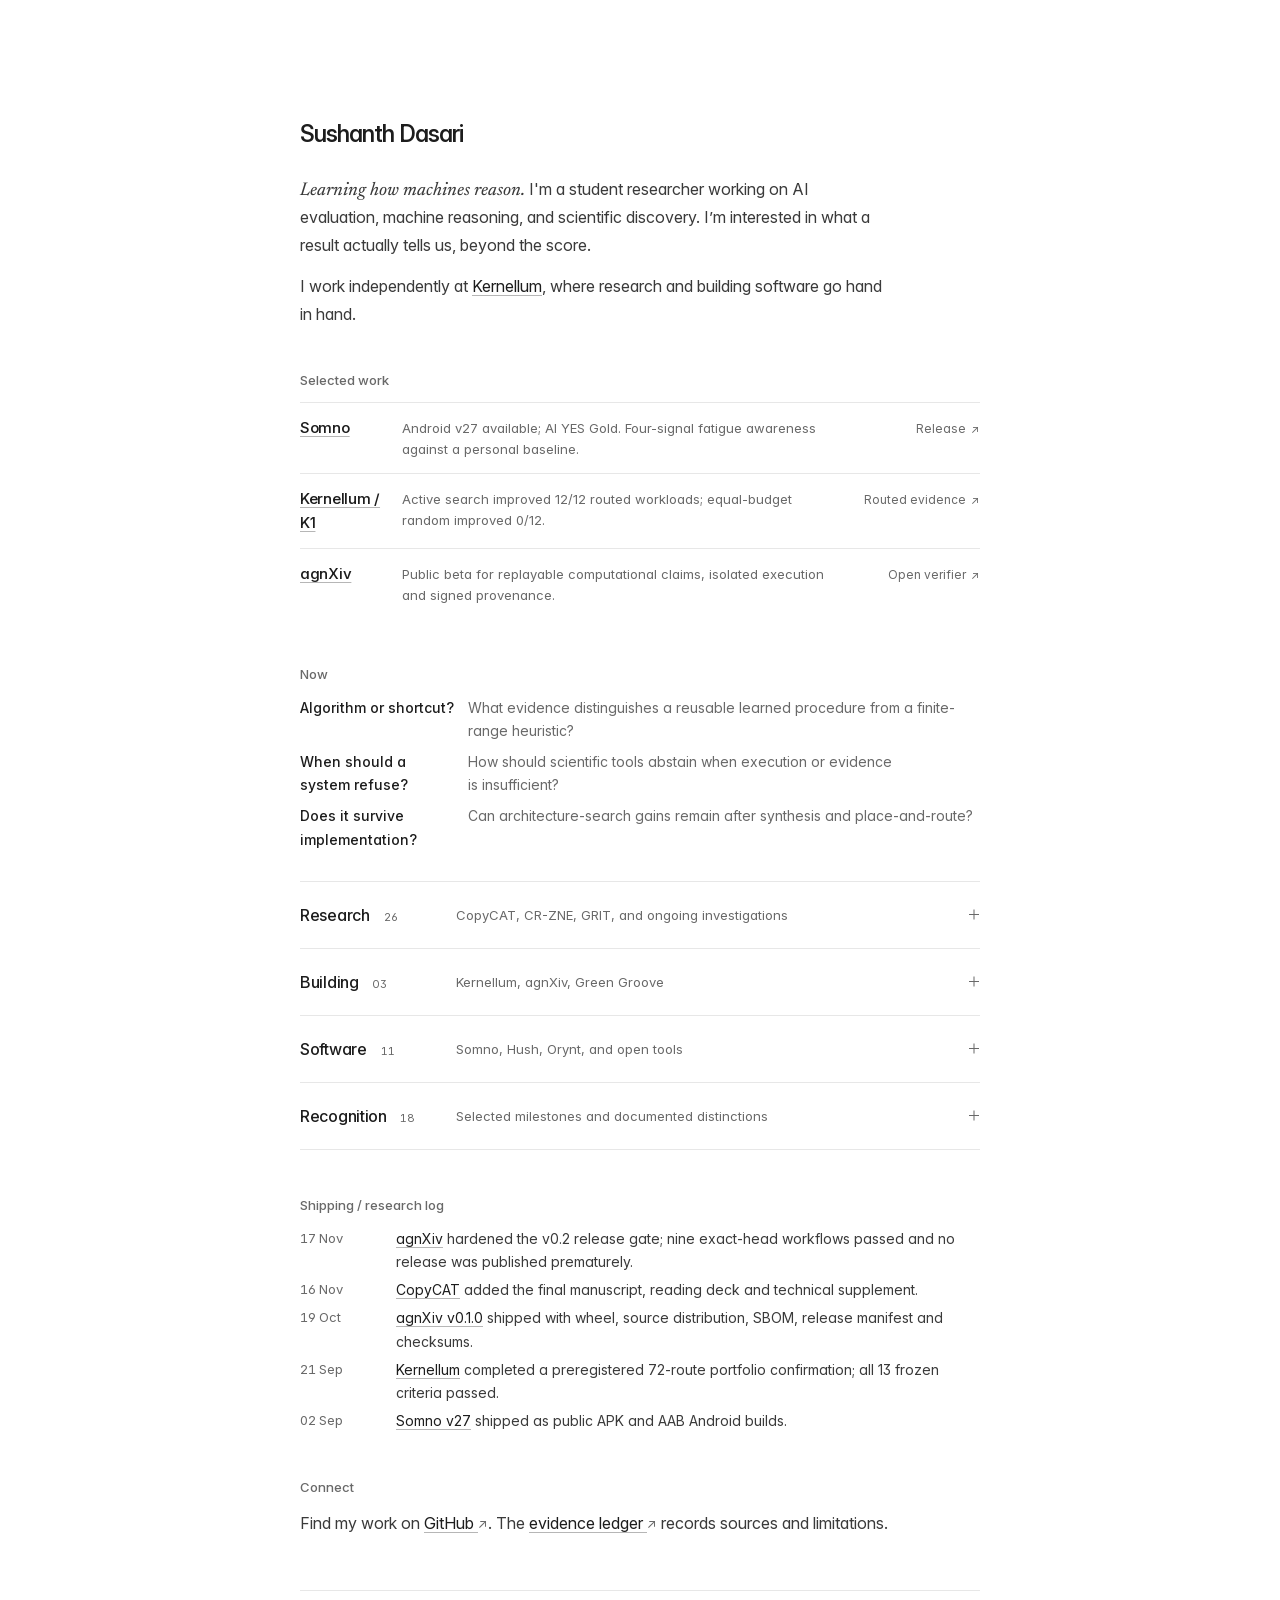
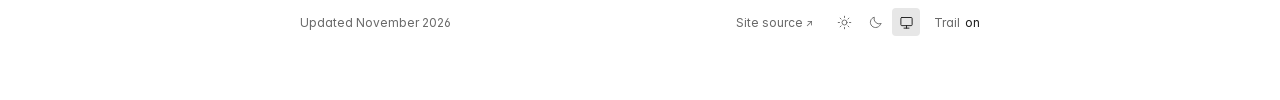
==== index.html @ 9c7c1e83 "Deepen research evidence and correct quantitative and attribution details" ====
<!doctype html>
<html lang="en"><head>
<meta charset="utf-8">
<meta name="viewport" content="width=device-width, initial-scale=1">
<meta name="description" content="Independent research in machine reasoning, scientific discovery and computational reliability, alongside software.">
<meta name="theme-color" content="#ffffff">
<meta property="og:type" content="profile">
<meta property="og:title" content="Sushanth Dasari">
<meta property="og:description" content="Independent research in machine reasoning, scientific discovery and computational reliability, alongside software.">
<meta property="og:url" content="https://sushxnthd.github.io/portfolio/">
<meta name="twitter:card" content="summary">
<link rel="canonical" href="https://sushxnthd.github.io/portfolio/">
<link rel="icon" type="image/svg+xml" href="favicon.svg">
<link rel="preload" href="assets/inter.woff2" as="font" type="font/woff2" crossorigin>
<script src="theme.js?v=quiet-3"></script>
<link rel="stylesheet" href="styles.css?v=haa-2">
<title>Sushanth Dasari</title>
<script type="application/ld+json">{"@context":"https://schema.org","@type":"ProfilePage","mainEntity":{"@type":"Person","name":"Sushanth Dasari","url":"https://sushxnthd.github.io/portfolio/","sameAs":["https://github.com/sushxnthd"]}}</script>
</head>
<body>
<a class="skip" href="#main">Skip to content</a>
<main class="site home" id="main">
  <header id="intro" class="intro">
    <h1>Sushanth Dasari</h1>
    <p><em>Learning how machines reason.</em> I'm a student researcher working on AI evaluation, machine reasoning, and scientific discovery. I’m interested in what a result actually tells us, beyond the score.</p>
    <p>I work independently at <a href="#kernellum">Kernellum</a>, where research and building software go hand in hand.</p>
  </header>
  <section class="featured-work" aria-labelledby="featured-heading">
    <h2 id="featured-heading">Selected work</h2>
    <ul class="featured-list">
      <li><div class="featured-description"><h3><a href="work/somno/">Somno</a></h3><p>Android v27 available; AI YES Gold. Four-signal fatigue awareness against a personal baseline.</p></div><a class="featured-link" href="https://github.com/sushxnthd/somno/releases/tag/v27">Release <span aria-hidden="true">↗</span></a></li>
      <li><div class="featured-description"><h3><a href="work/kernellum-k1/">Kernellum / K1</a></h3><p>Active search improved 12/12 routed workloads; equal-budget random improved 0/12.</p></div><a class="featured-link" href="https://github.com/sushxnthd/kernellum/blob/main/docs/K1_CLOSED_LOOP_REPORT.md">Routed evidence <span aria-hidden="true">↗</span></a></li>
      <li><div class="featured-description"><h3><a href="work/agnxiv/">agnXiv</a></h3><p>Public beta for replayable computational claims, isolated execution and signed provenance.</p></div><a class="featured-link" href="https://sushxnthd.github.io/agnXiv/verify.html">Open verifier <span aria-hidden="true">↗</span></a></li>
    </ul>
  </section>
  <section class="home-section" id="now" aria-labelledby="now-heading">
    <h2 id="now-heading">Now</h2>
    <ul class="question-list">
      <li><a href="#noesis">Algorithm or shortcut?</a><span>What evidence distinguishes a reusable learned procedure from a finite-range heuristic?</span></li>
      <li><a href="work/agnxiv/">When should a system refuse?</a><span>How should scientific tools abstain when execution or evidence is insufficient?</span></li>
      <li><a href="work/kernellum-k1/">Does it survive implementation?</a><span>Can architecture-search gains remain after synthesis and place-and-route?</span></li>
    </ul>
  </section>
  <section class="work-index" aria-label="Full archive">
<details class="work-section" id="research">
<summary class="work-summary"><span class="work-summary-title"><span class="work-name">Research</span><span class="work-count">26</span></span><span class="work-preview">CopyCAT, CR-ZNE, GRIT, and ongoing investigations</span><span class="work-indicator" aria-hidden="true"></span></summary>
<div class="work-content"><p>Papers, experiments and open questions. Acceptance, submission and experimental results are described according to the available evidence.</p>
<section class="archive-group" id="papers" aria-labelledby="papers-heading"><h2 class="archive-group-title" id="papers-heading">Papers & manuscripts</h2><div class="records"><article class="record" id="trace-corpus" aria-labelledby="trace-corpus-title"><div class="record-heading"><h3 id="trace-corpus-title"><a class="record-permalink" href="#trace-corpus" title="Direct link to Trace Corpus">The Trace Corpus is Mostly Redundant: Measuring, Compressing, and Exploiting Agent-Execution Data at Scale</a></h3><span class="record-status">IEEE BigData · Accepted regular paper, 2026</span></div><p>Studies redundancy in large-scale agent-execution trajectories, with an emphasis on what repeated steps contribute to evaluation.</p><p class="record-note"><strong>25,031 trajectories · 654,021 steps</strong> — Author-reported acceptance; public manuscript pending.</p><div class="record-links"><a href="https://github.com/sushxnthd/portfolio/blob/main/EVIDENCE.md#publication-status">Evidence ledger <span aria-hidden="true">↗</span></a></div></article>
<article class="record" id="grit" aria-labelledby="grit-title"><div class="record-heading"><h3 id="grit-title"><a class="record-permalink" href="#grit" title="Direct link to GRIT">When Agent Rankings Depend on Tool Granularity: Exact Audits and Refinement-Invariant Evaluation</a></h3><span class="record-status">IEEE ICA · Accepted paper, 2026</span></div><p>Examines how tool granularity can alter agent rankings and develops exact certificates for ranking robustness.</p><p class="record-note"><strong>Evaluation under refinement</strong> — Author-reported acceptance; public manuscript pending.</p><div class="record-links"><a href="https://github.com/sushxnthd/portfolio/blob/main/EVIDENCE.md#publication-status">Evidence ledger <span aria-hidden="true">↗</span></a></div></article>
<article class="record" id="copycat" aria-labelledby="copycat-title"><div class="record-heading"><h3 id="copycat-title"><a class="record-permalink" href="#copycat" title="Direct link to CopyCAT">CopyCAT: Exact Winner Certificates When One Fact Counts Twice</a></h3><span class="record-status">Manuscript &amp; reproducibility · 2026</span></div><p>Exact winner certificates for bounded duplication of existing benchmark items. Tests ranking sensitivity without changing model outputs.</p><p class="record-note"><strong>588 aligned questions · 10 configurations</strong> — Pinned MMLU-ProX-Lite archive; not a claim about every benchmark.</p><div class="record-links"><a href="work/copycat/">Case study <span aria-hidden="true">→</span></a><a href="https://github.com/sushxnthd/copyCAT/blob/main/paper/CopyCAT%20Research%20Manuscript%20Final.pdf">Paper PDF <span aria-hidden="true">↗</span></a><a href="https://github.com/sushxnthd/copyCAT/blob/main/paper/CopyCAT%20Additional%20Material.pdf">Supplement PDF <span aria-hidden="true">↗</span></a><a href="https://github.com/sushxnthd/copyCAT">Manuscript &amp; code <span aria-hidden="true">↗</span></a><a href="https://github.com/sushxnthd/copyCAT/actions/runs/43876320841">Reproduction workflow <span aria-hidden="true">↗</span></a></div><details class="record-figure"><summary>View concept diagram</summary><figure class="figure copy-figure">
<div class="figure-top"><span>FIG 01 / EVALUATION</span><span>Illustrative example</span></div>
<svg viewBox="0 0 420 245" role="img" aria-labelledby="copy-fig-title copy-fig-desc" xmlns="http://www.w3.org/2000/svg"><title id="copy-fig-title">Bounded duplication of benchmark roots</title><desc id="copy-fig-desc">Five original roots become six evaluated items when root three is copied. Model outputs remain fixed; both models share the copy schedule.</desc>
<defs><pattern id="hatch" width="5" height="5" patternUnits="userSpaceOnUse"><path d="M0 5 5 0" stroke="#8fa397" stroke-width="1"/></pattern></defs>
<g fill="#59615a" font-size="10" font-family="monospace"><text x="24" y="26">ORIGINAL ROOTS</text><text x="24" y="134">AFTER ONE COPY</text><text x="24" y="229">SAME SCHEDULE FOR ALL MODELS</text></g>
<g font-family="monospace" font-size="13" text-anchor="middle" fill="#253e32"><rect x="24" y="42" width="50" height="43" rx="2" fill="#f6f5ed" stroke="#8e9c8d"/><text x="49" y="68">1</text><rect x="89" y="42" width="50" height="43" rx="2" fill="#f6f5ed" stroke="#8e9c8d"/><text x="114" y="68">2</text><rect x="154" y="42" width="50" height="43" rx="2" fill="#b6c8b6" stroke="#8e9c8d"/><text x="179" y="68">3</text><rect x="219" y="42" width="50" height="43" rx="2" fill="#f6f5ed" stroke="#8e9c8d"/><text x="244" y="68">4</text><rect x="284" y="42" width="50" height="43" rx="2" fill="#f6f5ed" stroke="#8e9c8d"/><text x="309" y="68">5</text>
<rect x="24" y="151" width="47" height="43" rx="2" fill="#f6f5ed" stroke="#8e9c8d"/><text x="47.5" y="177">1</text><rect x="85" y="151" width="47" height="43" rx="2" fill="#f6f5ed" stroke="#8e9c8d"/><text x="108.5" y="177">2</text><rect x="146" y="151" width="47" height="43" rx="2" fill="#b6c8b6" stroke="#8e9c8d"/><text x="169.5" y="177">3</text><rect x="207" y="151" width="47" height="43" rx="2" fill="url(#hatch)" stroke="#8e9c8d"/><text x="230.5" y="177">3</text><rect x="268" y="151" width="47" height="43" rx="2" fill="#f6f5ed" stroke="#8e9c8d"/><text x="291.5" y="177">4</text><rect x="329" y="151" width="47" height="43" rx="2" fill="#f6f5ed" stroke="#8e9c8d"/><text x="352.5" y="177">5</text></g>
<path d="M179 88 V111 H230 V145 M179 111 V145" fill="none" stroke="#48674f" stroke-width="1.5" stroke-dasharray="4 3"/><path d="m225 139 5 7 5-7m-61 0 5 7 5-7" fill="none" stroke="#48674f" stroke-width="1.5"/>
</svg><figcaption>Duplicating an existing root changes its weight, not the underlying outputs. CopyCAT certifies the resulting ranking possibilities.</figcaption></figure></details><div class="research-process"><span class="process-label">Reproduce the result</span><p>The headline certificate can be checked from the pinned released outputs using the Python standard library; no inference or API access is needed.</p><code class="reproduce-command">python code/reproduce_headline.py</code><div class="record-links"><a href="https://github.com/sushxnthd/copyCAT/blob/main/code/reproduce_headline.py">Executable reproduction ↗</a><a href="https://github.com/sushxnthd/copyCAT/blob/main/CODE_PROVENANCE.md">Code provenance ↗</a></div></div></article>
<article class="record" id="scholarqa" aria-labelledby="scholarqa-title"><div class="record-heading"><h3 id="scholarqa-title"><a class="record-permalink" href="#scholarqa" title="Direct link to ScholarQA-CS2">ScholarQA-CS2</a></h3><span class="record-status">Research submission · 2026</span></div><p>Reproduces a published meta-evaluation and identifies uncovered tie-calibration targets. Sensitivity analysis is kept separate from ground truth.</p><p class="record-note"><strong>Reproduction + paper build</strong> — Submission materials are currently private; acceptance not claimed.</p></article>
<article class="record" id="boolean-quantization" aria-labelledby="boolean-quantization-title"><div class="record-heading"><h3 id="boolean-quantization-title"><a class="record-permalink" href="#boolean-quantization" title="Direct link to Certified Boolean Quantization">Certified Boolean Quantization: Seven-Bit Counterexamples and Diffuse Gaussian Limits</a></h3><span class="record-status">QIP submission · 2026</span></div><p>Seven-bit counterexamples to coordinate selection and diffuse Gaussian limits, with finite eight-bit witnesses.</p><p class="record-note">Author-reported submission to Quantum Information Processing; manuscript located, public PDF pending.</p></article>
<article class="record" id="mechanistic-identification" aria-labelledby="mechanistic-identification-title"><div class="record-heading"><h3 id="mechanistic-identification-title"><a class="record-permalink" href="#mechanistic-identification" title="Direct link to Separability Does Not Certify Mechanism">Separability Does Not Certify Mechanism</a></h3><span class="record-status">Manuscript · 2026</span></div><p>Partial identification of neural interventions with sparse surgical calibration.</p><p class="record-note">Manuscript; acceptance not established.</p></article>
<article class="record" id="calibration-cross-operator" aria-labelledby="calibration-cross-operator-title"><div class="record-heading"><h3 id="calibration-cross-operator-title"><a class="record-permalink" href="#calibration-cross-operator" title="Direct link to Calibration Cross-Operator">Calibration Cross-Operator</a></h3><span class="record-status">Independent theory</span></div><p>A spectral, coordinate-free approach to multiclass miscalibration.</p><p class="record-note">Research manuscript; publication not verified.</p></article>
<article class="record" id="calibration-selection" aria-labelledby="calibration-selection-title"><div class="record-heading"><h3 id="calibration-selection-title"><a class="record-permalink" href="#calibration-selection" title="Direct link to Calibration-Induced Selection Ambiguity">Calibration-Induced Selection Ambiguity</a></h3><span class="record-status">Research submission · 2026</span></div><p>Investigates ambiguity induced by model calibration in selection decisions.</p><p class="record-note">Author-reported IBERAMIA submission; acceptance not established.</p></article>
<article class="record" id="forensic-inversion" aria-labelledby="forensic-inversion-title"><div class="record-heading"><h3 id="forensic-inversion-title"><a class="record-permalink" href="#forensic-inversion" title="Direct link to Identifying Estimability and Structural Degeneracy in Forensic Kinematic Inversion via Stochastic Physics Simulation and Calibrated Uncertainty Quantification">Physics-Informed Forensic Kinematic Inversion</a></h3><span class="record-status">Research manuscript</span></div><p>Physics-based simulation, segmentation and uncertainty-aware inverse estimation from stain geometry.</p><p class="record-note">Manuscript; reported JAIDM submission; no acceptance or forensic validation claimed.</p><div class="record-links"><a href="https://drive.google.com/file/d/1RhVkRzfDlCAXyq7Z2ctrbQgYVyDNVE_f/view?usp=drivesdk">Author manuscript PDF <span aria-hidden="true">↗</span></a></div></article>
<article class="record" id="orbital-compute" aria-labelledby="orbital-compute-title"><div class="record-heading"><h3 id="orbital-compute-title"><a class="record-permalink" href="#orbital-compute" title="Direct link to Designing an Orbital Compute Fabric for Planetary-Scale Artificial Intelligence Systems">Orbital Compute Fabric / APEX</a></h3><span class="record-status">Conceptual manuscript</span></div><p>A distributed orbital AI compute architecture, with thermal, communications and feasibility considerations.</p><p class="record-note">Conceptual design; not implemented or empirically validated.</p><div class="record-links"><a href="https://drive.google.com/file/d/1yoIXUL6lQo1_kR0fU3iF0eYVXHN-InqN/view?usp=drivesdk">Author manuscript PDF <span aria-hidden="true">↗</span></a></div></article>
<article class="record" id="environmental-ai" aria-labelledby="environmental-ai-title"><div class="record-heading"><h3 id="environmental-ai-title"><a class="record-permalink" href="#environmental-ai" title="Direct link to Environmental Externalities of Large-Scale AI">Environmental Externalities of Large-Scale AI</a></h3><span class="record-status">Public preprint · 2025</span></div><p>A global review of energy, water and carbon dependencies of AI data centers, including India.</p><p class="record-note">Public author-uploaded preprint; journal acceptance reported separately, publication version not verified.</p><div class="record-links"><a href="https://doi.org/10.6084/m9.figshare.29791091">Preprint DOI <span aria-hidden="true">↗</span></a><a href="https://www.researchgate.net/publication/395055629_Unveiling_the_Environmental_Externalities_of_Large-Scale_Artificial_Intelligence_A_Global_Assessment_of_Energy_Water_and_Carbon_Dependencies_in_AI_Data_Ecosystems">Full text <span aria-hidden="true">↗</span></a></div></article>
<article class="record" id="posthoc-calibration" aria-labelledby="posthoc-calibration-title"><div class="record-heading"><h3 id="posthoc-calibration-title"><a class="record-permalink" href="#posthoc-calibration">Post-Hoc Calibration Can Degrade Selective Prediction Performance</a></h3><span class="record-status">Author manuscript</span></div><p>Order preservation explains when recalibration leaves selective prediction metrics unchanged; the manuscript studies ranking failures and an order-preserving alternative.</p><p class="record-note">Independent author manuscript; publication status not verified.</p><div class="record-links"><a href="https://drive.google.com/file/d/1y1iaar3rJ8d66wlDSgEEq6jnEptdimk7/view?usp=drivesdk">Author manuscript PDF <span aria-hidden="true">↗</span></a></div></article>
<article class="record" id="grid-isoperimetry" aria-labelledby="grid-isoperimetry-title"><div class="record-heading"><h3 id="grid-isoperimetry-title"><a class="record-permalink" href="#grid-isoperimetry">Minimising the Largest Surviving Component of a Grid: A Vertex-Isoperimetric Characterisation</a></h3><span class="record-status">Author manuscript</span></div><p>Studies the smallest possible largest connected component after vertex deletions in a square grid, including single-cut and many-cut regimes.</p><p class="record-note">Independent mathematics manuscript; publication status not verified.</p><div class="record-links"><a href="https://drive.google.com/file/d/1G4Ml6kkFOiGbdDE6v021o-H0wXf18a88/view?usp=drivesdk">Author manuscript PDF <span aria-hidden="true">↗</span></a></div></article>
<article class="record" id="exam-anxiety" aria-labelledby="exam-anxiety-title"><div class="record-heading"><h3 id="exam-anxiety-title"><a class="record-permalink" href="#exam-anxiety">Integrating Physiological Markers and Machine Learning to Assess and Reduce Examination Anxiety: An Experimental Study</a></h3><span class="record-status">Author manuscript</span></div><p>Explores physiological markers and machine learning in the context of examination anxiety.</p><p class="record-note">Author manuscript; reported human-study results have not been independently verified, and no clinical efficacy claim is made.</p><div class="record-links"><a href="https://drive.google.com/file/d/1g7EV2zNsoS3dmSg1jBU8tI8F8-tIr6k6/view?usp=drivesdk">Author manuscript PDF <span aria-hidden="true">↗</span></a></div></article>
<article class="record" id="somno-brgcf" aria-labelledby="somno-brgcf-title"><div class="record-heading"><h3 id="somno-brgcf-title"><a class="record-permalink" href="#somno-brgcf">Baseline-Referenced Group-Conformal Fusion for Intermittent Multimodal Alertness Estimation on Smartphones</a></h3><span class="record-status">Author manuscript</span></div><p>Personal-baseline multimodal fusion with quality-dependent precision weighting and subject-group conformal calibration.</p><p class="record-note">Author manuscript; virtual-user stress tests, not clinical validation.</p><div class="record-links"><a href="https://drive.google.com/file/d/1ZcSBoOxUPRB4b9RPSTw5qUkUxlZc4qBK/view?usp=drivesdk">Author manuscript PDF <span aria-hidden="true">↗</span></a></div></article>
<article class="record" id="somno-rasc" aria-labelledby="somno-rasc-title"><div class="record-heading"><h3 id="somno-rasc-title"><a class="record-permalink" href="#somno-rasc">Certified Baseline-Safe Intervention Control Under Uncertain Alertness: Adaptive Snoozing as a Mobile AI Case Study</a></h3><span class="record-status">Author manuscript</span></div><p>A baseline-safe controller for adaptive snoozing with explicit uncertainty sets and wake-deadline constraints.</p><p class="record-note">Author manuscript; simulated episodes, not a medical treatment recommendation.</p><div class="record-links"><a href="https://drive.google.com/file/d/1nn_c1NoKouD6_kq7XFiwJAHeQfPC2_8E/view?usp=drivesdk">Author manuscript PDF <span aria-hidden="true">↗</span></a></div></article>
<article class="record" id="somno-prism" aria-labelledby="somno-prism-title"><div class="record-heading"><h3 id="somno-prism-title"><a class="record-permalink" href="#somno-prism">PRISM: Personal-Reference Inference with Sparse Modalities for Privacy-Preserving Mobile Sleep-Loss Assessment</a></h3><span class="record-status">Author manuscript</span></div><p>Sparse-modality personal-reference fusion using shrinkage covariance and guarded minimum-variance weighting.</p><p class="record-note">Author manuscript; controlled stress tests and secondary human-data analysis, not clinical validation.</p><div class="record-links"><a href="https://drive.google.com/file/d/1DGqn8cH5UKk2glHPwP4cMLHPAY2ZXyYK/view?usp=drivesdk">Author manuscript PDF <span aria-hidden="true">↗</span></a></div></article>
<article class="record" id="somno-framework" aria-labelledby="somno-framework-title"><div class="record-heading"><h3 id="somno-framework-title"><a class="record-permalink" href="#somno-framework">From Personal Baselines to Safe Decisions: The Somno Framework for Multimodal Functional-Readiness Inference Under Sleep Loss</a></h3><span class="record-status">Author manuscript</span></div><p>Synthesizes personal referencing, uncertainty-aware inference and baseline-safe control within the Somno mobile research platform.</p><p class="record-note">Author research report; synthetic evaluations and secondary analysis are distinct from prospective validation.</p><div class="record-links"><a href="https://drive.google.com/file/d/1Q2QzIMGMDH2F7DIEHYALRLZjWTAsQvCV/view?usp=drivesdk">Research report PDF <span aria-hidden="true">↗</span></a></div></article>

</div></section>
<section class="archive-group" id="experiments" aria-labelledby="experiments-heading"><h2 class="archive-group-title" id="experiments-heading">Experiments & ongoing research</h2><div class="records"><article class="record" id="crzne" aria-labelledby="crzne-title"><div class="record-heading"><h3 id="crzne-title"><a class="record-permalink" href="#crzne" title="Direct link to CR-ZNE">CR-ZNE</a></h3><span class="record-status">Quantum research · 2026</span></div><p>Co-authored with Aryan Kumar: factorial diagnostics for gate, latency and measurement noise in dynamic quantum circuits. Distinguishes observed separability from certification.</p><p class="record-note"><strong>Certify or refuse</strong> — IRIS national finalist project, author-reported. Coauthored manuscript is not publicly linked; animation workspace is private.</p><details class="record-figure"><summary>View concept diagram</summary><figure class="figure quantum-figure"><div class="figure-top"><span>FIG 02 / EXPERIMENT</span><span>Conceptual diagram</span></div><svg viewBox="0 0 420 230" role="img" aria-labelledby="qfig-title qfig-desc"><title id="qfig-title">Three noise axes in a dynamic quantum circuit</title><desc id="qfig-desc">Gate, latency and measurement noise are varied as distinct experimental factors. Their joint behavior informs a certify or refuse decision.</desc><g font-family="monospace" font-size="12" fill="#253e32"><text x="24" y="26">INDEPENDENT FACTORS</text><rect x="24" y="45" width="108" height="40" rx="2" fill="#f5f3e9" stroke="#9eaa9c"/><rect x="156" y="45" width="108" height="40" rx="2" fill="#f5f3e9" stroke="#9eaa9c"/><rect x="288" y="45" width="108" height="40" rx="2" fill="#f5f3e9" stroke="#9eaa9c"/><text x="78" y="69" text-anchor="middle">Gate</text><text x="210" y="69" text-anchor="middle">Latency</text><text x="342" y="69" text-anchor="middle">Measurement</text><path d="M78 85 V105 H210 M342 85 V105 H210 M210 85 V125" fill="none" stroke="#658271"/><rect x="109" y="125" width="202" height="42" rx="2" fill="#c6d4bf" stroke="#69826b"/><text x="210" y="150" text-anchor="middle">Factorial diagnostics</text><path d="M210 167 V179 H133 V190 M210 179 H287 V190" stroke="#658271" fill="none"/><text x="133" y="209" text-anchor="middle">CERTIFY</text><text x="287" y="209" text-anchor="middle">REFUSE</text></g></svg><figcaption>Varying noise axes separately is a diagnostic, not by itself a guarantee of extrapolation validity.</figcaption></figure></details></article>
<article class="record" id="theorica" aria-labelledby="theorica-title"><div class="record-heading"><h3 id="theorica-title"><a class="record-permalink" href="#theorica" title="Direct link to Theorica">Theorica</a></h3><span class="record-status">Experimental science · Ongoing</span></div><p>Studies reconstruction from partially observed operations, with falsifiable protocols and retained failed hypotheses.</p><p class="record-note"><strong>345 / 345 eligible cases</strong> — Frozen v1.2 cross-family challenge; narrower than a universal discovery claim.</p><div class="record-links"><a href="work/theorica/">Case study <span aria-hidden="true">→</span></a><a href="https://github.com/sushxnthd/theorica/blob/main/results/TRANSLATION_ACTION_CHALLENGE_V1_2_REPORT.md">Experiment <span aria-hidden="true">↗</span></a><a href="https://github.com/sushxnthd/theorica">Source <span aria-hidden="true">↗</span></a></div><div class="research-process"><span class="process-label">From failure to revision</span><p><strong>297/345 → 345/345 eligible reconstructions.</strong> The frozen v1.1 run failed on 48 nonassociative-loop cases. In v1.2, a counterexample triggers acquisition of the missing translation and expansion of the action group, rather than immediate abstention. Corpus, split, budgets and scoring gates were unchanged.</p><div class="record-links"><a href="https://github.com/sushxnthd/theorica/blob/main/results/TRANSLATION_ACTION_CHALLENGE_V1_1_FAILURE.md">Frozen failure ↗</a><a href="https://github.com/sushxnthd/theorica/actions/runs/36138175775">v1.2 reproduction ↗</a><a href="https://github.com/sushxnthd/theorica/blob/main/results/EXTERNAL_FALSIFICATION_REPORT.md">Novelty audit ↗</a></div></div></article>
<article class="record" id="k1" aria-labelledby="k1-title"><div class="record-heading"><h3 id="k1-title"><a class="record-permalink" href="#k1" title="Direct link to Kernellum / K1">Kernellum / K1</a></h3><span class="record-status">FPGA study · Ongoing</span></div><p>Searches workload-specific accelerator architectures using final-route timing and implementation evidence.</p><p class="record-note"><strong>36 / 36 routed cases</strong> — 23.56% mean modeled workload-latency improvement vs broadcast-only; not physical-board measurements.</p><div class="record-links"><a href="work/kernellum-k1/">Case study <span aria-hidden="true">→</span></a><a href="http://kernellum.qd.je/research/">Lab research site (HTTP) <span aria-hidden="true">↗</span></a><a href="https://github.com/sushxnthd/kernellum/blob/main/docs/research/files/Kernellum_TR-001.pdf">TR-001 PDF <span aria-hidden="true">↗</span></a><a href="https://github.com/sushxnthd/kernellum/blob/main/docs/research/files/Kernellum_TR-002.pdf">TR-002 PDF <span aria-hidden="true">↗</span></a><a href="https://github.com/sushxnthd/kernellum/blob/main/docs/research/files/Kernellum_TR-003.pdf">TR-003 PDF <span aria-hidden="true">↗</span></a><a href="https://github.com/sushxnthd/kernellum/blob/main/docs/research/files/Kernellum_Evidence_Dossier.pdf">Evidence dossier PDF <span aria-hidden="true">↗</span></a><a href="https://github.com/sushxnthd/kernellum/blob/main/docs/SIMILARITY_PORTFOLIO_CONFIRMATION_REPORT.md">Confirmation report <span aria-hidden="true">↗</span></a><a href="https://github.com/sushxnthd/kernellum">Source <span aria-hidden="true">↗</span></a></div><div class="research-process"><span class="process-label">From search to implementation</span><p><strong>12/12 workloads improved; equal-budget random search: 0/12.</strong> Nine initial routed observations guided four new active acquisitions, compared with four random controls. All eight new designs routed successfully. These are cycle-model and final-route timing estimates, not board-measured latency.</p><div class="record-links"><a href="https://github.com/sushxnthd/kernellum/blob/main/docs/K1_CLOSED_LOOP_REPORT.md">Experiment report ↗</a><a href="https://github.com/sushxnthd/kernellum/blob/main/docs/K2_PLAN.md">Next physical-validation gate ↗</a></div></div></article>
<article class="record" id="lucent" aria-labelledby="lucent-title"><div class="record-heading"><h3 id="lucent-title"><a class="record-permalink" href="#lucent" title="Direct link to Lucent">Lucent</a></h3><span class="record-status">Human-state sensing · Ongoing</span></div><p>Studies short display-driven ocular and facial response probes, with personal baselines and explicit replication failures.</p><p class="record-note"><strong>APST-5 research program</strong> — Five-second human-state inference is not clinically validated.</p><div class="record-links"><a href="https://sushxnthd.github.io/lucent/">Live research instrument <span aria-hidden="true">↗</span></a><a href="https://github.com/sushxnthd/lucent">Research <span aria-hidden="true">↗</span></a></div></article>
<article class="record" id="noesis" aria-labelledby="noesis-title"><div class="record-heading"><h3 id="noesis-title"><a class="record-permalink" href="#noesis" title="Direct link to NOESIS">NOESIS</a></h3><span class="record-status">Machine reasoning · Ongoing</span></div><p>Tests whether transition closure distinguishes reusable algorithms from finite-range heuristics.</p><p class="record-note"><strong>Counterexample-first</strong> — Open research hypothesis; not a solved general certificate.</p><div class="record-links"><a href="https://github.com/sushxnthd/noesis">Experiments <span aria-hidden="true">↗</span></a></div></article>
<article class="record" id="vektor" aria-labelledby="vektor-title"><div class="record-heading"><h3 id="vektor-title"><a class="record-permalink" href="#vektor" title="Direct link to Vektor">Vektor</a></h3><span class="record-status">Hardware architecture · Pre-silicon</span></div><p>Executable simulation, RTL and architecture experiments with separately tracked projected and measured evidence.</p><p class="record-note"><strong>Pre-silicon</strong> — No RTX 5090 equivalence or fabricated silicon claimed.</p><div class="record-links"><a href="https://github.com/sushxnthd/vektor">Source &amp; benchmarks <span aria-hidden="true">↗</span></a></div></article>
<article class="record" id="splitproof" aria-labelledby="splitproof-title"><div class="record-heading"><h3 id="splitproof-title"><a class="record-permalink" href="#splitproof" title="Direct link to SplitProof">SplitProof</a></h3><span class="record-status">Dataset auditing · 2026</span></div><p>Audits train/test split integrity and evaluation reliability across datasets.</p><p class="record-note">INSEF project submission, author-reported; no award claimed. Submitted manuscript located; not yet publicly released.</p></article>
<article class="record" id="algebraic-counterplay" aria-labelledby="algebraic-counterplay-title"><div class="record-heading"><h3 id="algebraic-counterplay-title"><a class="record-permalink" href="#algebraic-counterplay" title="Direct link to Algebraic Counterplay Theory">Algebraic Counterplay Theory</a></h3><span class="record-status">Exploratory research · 2026</span></div><p>Explores algebraic representations of chess positions and counterplay.</p><p class="record-note">Open research; standard chess is not claimed solved.</p></article>
</div></section>
</div>
</details>
<details class="work-section" id="ventures">
<summary class="work-summary"><span class="work-summary-title"><span class="work-name">Building</span><span class="work-count">03</span></span><span class="work-preview">Kernellum, agnXiv, Green Groove</span><span class="work-indicator" aria-hidden="true"></span></summary>
<div class="work-content"><p>Independent research and longer-running work, including research infrastructure and software ventures.</p>
<p class="crosslink">Related investigations: <a href="#theorica">Theorica</a>, <a href="#k1">architecture search</a>, <a href="#noesis">NOESIS</a>, <a href="#lucent">Lucent</a> and <a href="#vektor">Vektor</a>.</p>
<div class="records"><article class="record" id="kernellum" aria-labelledby="kernellum-title"><div class="record-heading"><h3 id="kernellum-title"><a class="record-permalink" href="#kernellum" title="Direct link to Kernellum">Kernellum</a></h3><span class="record-status">Independent research lab</span></div><p>Machine reasoning, scientific discovery, AI systems and architecture, and evaluation reliability.</p><p class="record-note"><strong>Independent research</strong> — Research lab, not a claim of institutional affiliation or commercial traction.</p><div class="record-links"><a href="http://kernellum.qd.je/">Lab website (HTTP) <span aria-hidden="true">↗</span></a><a href="https://github.com/sushxnthd/kernellum">Lab &amp; research <span aria-hidden="true">↗</span></a></div></article>
<article class="record" id="agnxiv" aria-labelledby="agnxiv-title"><div class="record-heading"><h3 id="agnxiv-title"><a class="record-permalink" href="#agnxiv" title="Direct link to agnXiv">agnXiv</a></h3><span class="record-status">Scientific verification · Public beta</span></div><p>Turns computational claims into replayable verdicts and signed provenance under explicit evidence and execution policies.</p><p class="record-note"><strong>Public beta</strong> — Verifies specific claims; does not certify novelty, significance or universal truth.</p><div class="record-links"><a href="work/agnxiv/">Case study <span aria-hidden="true">→</span></a><a href="https://sushxnthd.github.io/agnXiv/verify.html">Verification workspace <span aria-hidden="true">↗</span></a><a href="https://sushxnthd.github.io/agnXiv/">Open verifier <span aria-hidden="true">↗</span></a><a href="https://github.com/sushxnthd/agnXiv">Source &amp; scope <span aria-hidden="true">↗</span></a></div><details class="record-figure"><summary>View concept diagram</summary><figure class="figure agn-figure"><div class="figure-top"><span>INFRASTRUCTURE / 01</span><span>Verification contract</span></div><div class="contract-visual" aria-label="Claim, source, and declared test produce a scoped verdict and signed provenance"><span>01 &nbsp; Exact claim</span><span>02 &nbsp; Source + data + runtime</span><span>03 &nbsp; Declared test</span><span class="contract-arrow" aria-hidden="true">↓</span><strong>Scoped verdict</strong><span class="contract-last">+ signed provenance</span></div><figcaption>Verification is conditional on the declared evidence and execution contract.</figcaption></figure></details></article>
<article class="record" id="greengroove" aria-labelledby="greengroove-title"><div class="record-heading"><h3 id="greengroove-title"><a class="record-permalink" href="#greengroove" title="Direct link to Green Groove">Green Groove</a></h3><span class="record-status">Retail systems · Prototype</span></div><p>RFID and sensor-based retail prototype connecting shopper identity, reversible cart changes and billing.</p><p class="record-note"><strong>₹50,000 PRAYAAS development grant</strong> — Grant reported in project repository; field validation is ongoing.</p><div class="record-links"><a href="https://www.behance.net/gallery/211169339/Green-Groove">Brand design <span aria-hidden="true">↗</span></a><a href="https://sushxnthd.github.io/greengroove/">Project <span aria-hidden="true">↗</span></a><a href="https://github.com/sushxnthd/greengroove">Source &amp; evidence <span aria-hidden="true">↗</span></a></div></article></div>
</div>
</details>
<details class="work-section" id="projects">
<summary class="work-summary"><span class="work-summary-title"><span class="work-name">Software</span><span class="work-count">11</span></span><span class="work-preview">Somno, Hush, Orynt, and open tools</span><span class="work-indicator" aria-hidden="true"></span></summary>
<div class="work-content"><p>Software, tools and prototypes. Each entry links to its public source, release or demo where available.</p>
<div class="records"><article class="record" id="somno" aria-labelledby="somno-title"><div class="record-heading"><h3 id="somno-title"><a class="record-permalink" href="#somno" title="Direct link to Somno">Somno</a></h3><span class="record-status">Android · Public release</span></div><p>Combines reaction time, facial and ocular features, subjective sleepiness and sleep history with a personal baseline.</p><p class="record-note"><strong>Android v27</strong> — Fatigue-awareness software, not a validated medical diagnostic.</p><div class="record-links"><a href="work/somno/">Case study <span aria-hidden="true">→</span></a><a href="#somno-framework">Research papers</a><a href="https://sushxnthd.github.io/somno/">Product <span aria-hidden="true">↗</span></a><a href="https://github.com/sushxnthd/somno/releases/tag/v27">Android release <span aria-hidden="true">↗</span></a><a href="https://github.com/sushxnthd/somno">Source <span aria-hidden="true">↗</span></a></div><details class="record-figure"><summary>View product artwork</summary><figure class="figure somno-figure"><div class="figure-top"><span>SOFTWARE / 01</span><span>Android v27</span></div><div class="somno-visual"><img src="https://raw.githubusercontent.com/sushxnthd/somno/main/listing/play/home.png" width="450" height="800" loading="lazy" decoding="async" alt="Somno's published Android home-screen artwork"><div class="somno-caption"><span class="micro">Four evidence channels</span><span>Reaction time</span><span>Facial / ocular signals</span><span>Self-reported sleepiness</span><span>Sleep history</span></div></div><figcaption>Product artwork from the Somno repository. Personal-baseline fatigue awareness, not a medical diagnostic.</figcaption></figure></details></article>
<article class="record" id="hush" aria-labelledby="hush-title"><div class="record-heading"><h3 id="hush-title"><a class="record-permalink" href="#hush" title="Direct link to Hush">Hush</a></h3><span class="record-status">Privacy · Early access / release candidate</span></div><p>A local trust layer that lets an agent ask a bounded question without receiving the underlying private profile.</p><p class="record-note"><strong>Local-first context</strong> — Browser early access; native runtime release candidate, not independently security-certified.</p><div class="record-links"><a href="https://sushxnthd.github.io/hush/">Product website <span aria-hidden="true">↗</span></a><a href="https://sushxnthd.github.io/hush/app/">Open workspace <span aria-hidden="true">↗</span></a><a href="https://sushxnthd.github.io/hush/app/#sample">Try sample <span aria-hidden="true">↗</span></a><a href="https://github.com/sushxnthd/hush">Source <span aria-hidden="true">↗</span></a></div></article>
<article class="record" id="orynt" aria-labelledby="orynt-title"><div class="record-heading"><h3 id="orynt-title"><a class="record-permalink" href="#orynt" title="Direct link to Orynt">Orynt</a></h3><span class="record-status">School software · Deployable foundation</span></div><p>A permission-aware platform connecting school records, operational signals, interventions and outcomes.</p><p class="record-note"><strong>Synthetic school demo</strong> — Production-capable foundation; real-school pilot and privacy review pending.</p><div class="record-links"><a href="https://sushxnthd.github.io/orynt/">Demo <span aria-hidden="true">↗</span></a><a href="https://github.com/sushxnthd/orynt">Source <span aria-hidden="true">↗</span></a></div></article>
<article class="record" id="lattice" aria-labelledby="lattice-title"><div class="record-heading"><h3 id="lattice-title"><a class="record-permalink" href="#lattice" title="Direct link to Lattice">Lattice</a></h3><span class="record-status">Programming systems · Research agenda</span></div><p>Explores persistent semantic representations for AI-written software, preserving intent and executable constraints.</p><p class="record-note"><strong>Research agenda</strong> — Compiler and comparative evaluation remain open.</p><div class="record-links"><a href="https://github.com/sushxnthd/lattice/blob/main/docs/RESEARCH_AGENDA.md">Research agenda <span aria-hidden="true">↗</span></a></div></article>
<article class="record" id="open-tools" aria-labelledby="open-tools-title"><div class="record-heading"><h3 id="open-tools-title"><a class="record-permalink" href="#open-tools" title="Direct link to Open-source tools">Open-source tools</a></h3><span class="record-status">Python · Small-scope libraries</span></div><p>Focused libraries for benchmark fragility, agent data flow, distribution shift and scientific residual checks.</p><p class="record-note"><strong>Source · tests · demos</strong> — Small-scope tools; no claim of external adoption.</p><div class="record-links"><a href="https://github.com/sushxnthd/evalrift">Evalrift <span aria-hidden="true">↗</span></a><a href="https://github.com/sushxnthd/flowseal-agent">Flowseal <span aria-hidden="true">↗</span></a><a href="https://github.com/sushxnthd/shiftglass">Shiftglass <span aria-hidden="true">↗</span></a><a href="https://github.com/sushxnthd?tab=repositories">All repositories <span aria-hidden="true">↗</span></a></div><details class="record-figure"><summary>All 25 public engineering libraries</summary><ul style="list-style:none;padding:8px 0 0;display:grid;gap:5px"><li><a href="https://github.com/sushxnthd/evalrift">evalrift <span aria-hidden="true">↗</span></a> — Benchmark fragility · <a href="https://sushxnthd.github.io/evalrift/">Live demo <span aria-hidden="true">↗</span></a></li><li><a href="https://github.com/sushxnthd/flowseal-agent">flowseal-agent <span aria-hidden="true">↗</span></a> — Information-flow auditing · <a href="https://sushxnthd.github.io/flowseal-agent/">Live demo <span aria-hidden="true">↗</span></a></li><li><a href="https://github.com/sushxnthd/shiftglass">shiftglass <span aria-hidden="true">↗</span></a> — Distribution shift · <a href="https://sushxnthd.github.io/shiftglass/">Live demo <span aria-hidden="true">↗</span></a></li><li><a href="https://github.com/sushxnthd/trajscope-ai">trajscope-ai <span aria-hidden="true">↗</span></a> — Agent trace attribution · <a href="https://sushxnthd.github.io/trajscope-ai/">Live demo <span aria-hidden="true">↗</span></a></li><li><a href="https://github.com/sushxnthd/faultmesh-ai">faultmesh-ai <span aria-hidden="true">↗</span></a> — Fault injection · <a href="https://sushxnthd.github.io/faultmesh-ai/">Live demo <span aria-hidden="true">↗</span></a></li><li><a href="https://github.com/sushxnthd/memsieve-agent">memsieve-agent <span aria-hidden="true">↗</span></a> — Agent memory policies · <a href="https://sushxnthd.github.io/memsieve-agent/">Live demo <span aria-hidden="true">↗</span></a></li><li><a href="https://github.com/sushxnthd/judgeprobe-ai">judgeprobe-ai <span aria-hidden="true">↗</span></a> — AI judge bias · <a href="https://sushxnthd.github.io/judgeprobe-ai/">Live demo <span aria-hidden="true">↗</span></a></li><li><a href="https://github.com/sushxnthd/spuriograph">spuriograph <span aria-hidden="true">↗</span></a> — Shortcut reliance · <a href="https://sushxnthd.github.io/spuriograph/">Live demo <span aria-hidden="true">↗</span></a></li><li><a href="https://github.com/sushxnthd/pointworth-ml">pointworth-ml <span aria-hidden="true">↗</span></a> — Training data valuation · <a href="https://sushxnthd.github.io/pointworth-ml/">Live demo <span aria-hidden="true">↗</span></a></li><li><a href="https://github.com/sushxnthd/trainpulse-ml">trainpulse-ml <span aria-hidden="true">↗</span></a> — Training dynamics · <a href="https://sushxnthd.github.io/trainpulse-ml/">Live demo <span aria-hidden="true">↗</span></a></li><li><a href="https://github.com/sushxnthd/slicehound">slicehound <span aria-hidden="true">↗</span></a> — High-error subgroups · <a href="https://sushxnthd.github.io/slicehound/">Live demo <span aria-hidden="true">↗</span></a></li><li><a href="https://github.com/sushxnthd/residualforge">residualforge <span aria-hidden="true">↗</span></a> — PDE residual auditing · <a href="https://sushxnthd.github.io/residualforge/">Live demo <span aria-hidden="true">↗</span></a></li><li><a href="https://github.com/sushxnthd/odeweaver">odeweaver <span aria-hidden="true">↗</span></a> — Sparse ODE discovery · <a href="https://sushxnthd.github.io/odeweaver/">Live demo <span aria-hidden="true">↗</span></a></li><li><a href="https://github.com/sushxnthd/invariantlens">invariantlens <span aria-hidden="true">↗</span></a> — Physical invariants · <a href="https://sushxnthd.github.io/invariantlens/">Live demo <span aria-hidden="true">↗</span></a></li><li><a href="https://github.com/sushxnthd/meshstress">meshstress <span aria-hidden="true">↗</span></a> — Resolution sensitivity · <a href="https://sushxnthd.github.io/meshstress/">Live demo <span aria-hidden="true">↗</span></a></li><li><a href="https://github.com/sushxnthd/surrogatescope">surrogatescope <span aria-hidden="true">↗</span></a> — Surrogate error coverage · <a href="https://sushxnthd.github.io/surrogatescope/">Live demo <span aria-hidden="true">↗</span></a></li><li><a href="https://github.com/sushxnthd/prefixmint">prefixmint <span aria-hidden="true">↗</span></a> — Prefix caching · <a href="https://sushxnthd.github.io/prefixmint/">Live demo <span aria-hidden="true">↗</span></a></li><li><a href="https://github.com/sushxnthd/routecraft-llm">routecraft-llm <span aria-hidden="true">↗</span></a> — Model routing · <a href="https://sushxnthd.github.io/routecraft-llm/">Live demo <span aria-hidden="true">↗</span></a></li><li><a href="https://github.com/sushxnthd/batchwise-llm">batchwise-llm <span aria-hidden="true">↗</span></a> — Decode batching · <a href="https://sushxnthd.github.io/batchwise-llm/">Live demo <span aria-hidden="true">↗</span></a></li><li><a href="https://github.com/sushxnthd/quantfrontier">quantfrontier <span aria-hidden="true">↗</span></a> — Quantization tradeoffs · <a href="https://sushxnthd.github.io/quantfrontier/">Live demo <span aria-hidden="true">↗</span></a></li><li><a href="https://github.com/sushxnthd/specdraft-lab">specdraft-lab <span aria-hidden="true">↗</span></a> — Speculative decoding · <a href="https://sushxnthd.github.io/specdraft-lab/">Live demo <span aria-hidden="true">↗</span></a></li><li><a href="https://github.com/sushxnthd/protocolloom">protocolloom <span aria-hidden="true">↗</span></a> — Protocol checking · <a href="https://sushxnthd.github.io/protocolloom/">Live demo <span aria-hidden="true">↗</span></a></li><li><a href="https://github.com/sushxnthd/contractshrink">contractshrink <span aria-hidden="true">↗</span></a> — Counterexample minimization · <a href="https://sushxnthd.github.io/contractshrink/">Live demo <span aria-hidden="true">↗</span></a></li><li><a href="https://github.com/sushxnthd/morphcheck-ml">morphcheck-ml <span aria-hidden="true">↗</span></a> — Metamorphic testing · <a href="https://sushxnthd.github.io/morphcheck-ml/">Live demo <span aria-hidden="true">↗</span></a></li><li><a href="https://github.com/sushxnthd/orderguard-ml">orderguard-ml <span aria-hidden="true">↗</span></a> — Monotonicity auditing · <a href="https://sushxnthd.github.io/orderguard-ml/">Live demo <span aria-hidden="true">↗</span></a></li></ul></details></article>
<article class="record" id="gyaansetu" aria-labelledby="gyaansetu-title"><div class="record-heading"><h3 id="gyaansetu-title"><a class="record-permalink" href="#gyaansetu" title="Direct link to GyaanSetu">GyaanSetu</a></h3><span class="record-status">Education · Earlier prototype</span></div><p>Curriculum-aligned AI textbook assistant.</p><p class="record-note">Author-reported project; public artifact pending.</p></article>
<article class="record" id="orion" aria-labelledby="orion-title"><div class="record-heading"><h3 id="orion-title"><a class="record-permalink" href="#orion" title="Direct link to Orion">Orion</a></h3><span class="record-status">Accessibility · Hackcessible India</span></div><p>AI-assisted accessibility project for visually impaired users.</p><p class="record-note">Hackathon prototype; no clinical or deployment claim.</p></article>
<article class="record" id="aqi-prediction" aria-labelledby="aqi-prediction-title"><div class="record-heading"><h3 id="aqi-prediction-title"><a class="record-permalink" href="#aqi-prediction" title="Direct link to AQI Hazard Prediction">AQI Hazard Prediction</a></h3><span class="record-status">Applied ML · Earlier project</span></div><p>Air-quality hazard classification using pollution, weather and fire data.</p><p class="record-note">Author-reported project; evaluation artifact pending.</p></article>
<article class="record" id="gaplogic" aria-labelledby="gaplogic-title"><div class="record-heading"><h3 id="gaplogic-title"><a class="record-permalink" href="#gaplogic" title="Direct link to GapLogic">GapLogic</a></h3><span class="record-status">Engineering prototype</span></div><p>Logic-driven analytical prototype.</p><p class="record-note">Author-reported project; public artifact pending.</p></article>
<article class="record" id="gambit" aria-labelledby="gambit-title"><div class="record-heading"><h3 id="gambit-title"><a class="record-permalink" href="#gambit" title="Direct link to Gambit">Gambit</a></h3><span class="record-status">Interface design</span></div><p>Digital chess interface redesign.</p><p class="record-note">Design project; public artifact pending.</p></article>
<article class="record" id="team-viteza" aria-labelledby="team-viteza-title"><div class="record-heading"><h3 id="team-viteza-title"><a class="record-permalink" href="#team-viteza" title="Direct link to Team Viteza">Team Viteza</a></h3><span class="record-status">STEM Racing · Engineering</span></div><p>Design engineer and assistant team manager; CAD, CFD, design review and manufacturing planning.</p><p class="record-note">Team role reported in academic CV; no individually attributed competition performance.</p></article>
</div>
</div>
</details>
<details class="work-section" id="recognition">
<summary class="work-summary"><span class="work-summary-title"><span class="work-name">Recognition</span><span class="work-count">18</span></span><span class="work-preview">Selected milestones and documented distinctions</span><span class="work-indicator" aria-hidden="true"></span></summary>
<div class="work-content"><p>Selected milestones, with author-reported records clearly distinguished from public evidence.</p>
<p class="crosslink">For conference paper acceptances, see <a href="#trace-corpus">Trace Corpus</a> and <a href="#grit">GRIT</a>.</p>
<div class="records"><article class="record" id="aiyes" aria-labelledby="aiyes-title"><div class="record-heading"><h3 id="aiyes-title"><a class="record-permalink" href="#aiyes" title="Direct link to AIYES Gold">AIYES Gold</a></h3><span class="record-status">Fall 2026 · Organizer verified</span></div><p>Gold recognition for Somno in the AI YES competition.</p><p class="record-note"><strong>Gold award</strong> — One of 11 Gold projects listed by the organizer.</p><div class="record-links"><a href="https://aiyes.org/fall-2026-winners">Official winners <span aria-hidden="true">↗</span></a><a href="https://sushxnthd.github.io/somno/">Somno <span aria-hidden="true">↗</span></a><a href="https://github.com/sushxnthd/portfolio/blob/main/EVIDENCE.md#selected-recognition">Evidence ledger <span aria-hidden="true">↗</span></a></div></article>
<article class="record" id="qhack" aria-labelledby="qhack-title"><div class="record-heading"><h3 id="qhack-title"><a class="record-permalink" href="#qhack" title="Direct link to QHack">QHack</a></h3><span class="record-status">2026 · Recorded leaderboard</span></div><p>Completed all 23 challenges; recorded leaderboard placement 13th of 1,651 teams.</p><p class="record-note"><strong>23 / 23 challenges</strong> — Screenshot-based placement, not independently certified final ranking.</p><div class="record-links"><a href="https://qhack.ai/">Competition <span aria-hidden="true">↗</span></a><a href="https://github.com/sushxnthd/portfolio/blob/main/EVIDENCE.md#selected-recognition">Evidence ledger <span aria-hidden="true">↗</span></a></div></article>
<article class="record" id="iris" aria-labelledby="iris-title"><div class="record-heading"><h3 id="iris-title"><a class="record-permalink" href="#iris" title="Direct link to IRIS National Fair">IRIS National Fair</a></h3><span class="record-status">2026–27 · Author-reported</span></div><p>Selected as a national finalist for research into zero-noise extrapolation in dynamic quantum circuits.</p><p class="record-note"><strong>National finalist</strong> — No national-fair award or ISEF qualification claimed.</p><div class="record-links"><a href="https://github.com/sushxnthd/portfolio/blob/main/EVIDENCE.md#selected-recognition">Evidence ledger <span aria-hidden="true">↗</span></a></div></article>
<article class="record" id="issdc" aria-labelledby="issdc-title"><div class="record-heading"><h3 id="issdc-title"><a class="record-permalink" href="#issdc" title="Direct link to Space settlement design">Space settlement design</a></h3><span class="record-status">2024 · Author-reported</span></div><p>ARSSDC runner-up; team qualified for ISSDC international finals through a successful resubmission.</p><p class="record-note"><strong>International finals qualifier</strong> — Qualification only; no attendance or international award claimed.</p><div class="record-links"><a href="https://github.com/sushxnthd/portfolio/blob/main/EVIDENCE.md#selected-recognition">Evidence ledger <span aria-hidden="true">↗</span></a></div></article>
<article class="record" id="prayaas" aria-labelledby="prayaas-title"><div class="record-heading"><h3 id="prayaas-title"><a class="record-permalink" href="#prayaas" title="Direct link to NCERT PRAYAAS">NCERT PRAYAAS</a></h3><span class="record-status">Development grant · Project-reported</span></div><p>Selected under the student research programme; IIT Delhi is the associated higher education institution.</p><p class="record-note"><strong>₹50,000 development grant</strong> — Project-reported; no claim of IIT Delhi enrollment.</p><div class="record-links"><a href="https://github.com/sushxnthd/greengroove">Project evidence <span aria-hidden="true">↗</span></a></div></article>
<article class="record" id="scimi" aria-labelledby="scimi-title"><div class="record-heading"><h3 id="scimi-title"><a class="record-permalink" href="#scimi" title="Direct link to Sci-MI Research Symposium">Sci-MI Research Symposium</a></h3><span class="record-status">2026 · Author-reported</span></div><p>Research symposium awardee; completed the seven-week research mentorship.</p><p class="record-note">Award and participation reported; primary citation pending.</p></article>
<article class="record" id="inssdc" aria-labelledby="inssdc-title"><div class="record-heading"><h3 id="inssdc-title"><a class="record-permalink" href="#inssdc" title="Direct link to INSSDC">INSSDC</a></h3><span class="record-status">National competition · Author-reported</span></div><p>Indian National Space Settlement Design Competition winner.</p><p class="record-note">Team award; organizer record pending.</p></article>
<article class="record" id="stem-racing" aria-labelledby="stem-racing-title"><div class="record-heading"><h3 id="stem-racing-title"><a class="record-permalink" href="#stem-racing" title="Direct link to STEM Racing / F1 in Schools">STEM Racing / F1 in Schools</a></h3><span class="record-status">National finals · Author-reported</span></div><p>National top 13; Team Identity Award. Best Pit Display and Enterprise Portfolio nominations reported.</p><p class="record-note">Team distinctions; primary organizer record pending.</p></article>
<article class="record" id="odyssey" aria-labelledby="odyssey-title"><div class="record-heading"><h3 id="odyssey-title"><a class="record-permalink" href="#odyssey" title="Direct link to Odyssey of the Mind">Odyssey of the Mind</a></h3><span class="record-status">Author-reported</span></div><p>Technical winner.</p><p class="record-note">Organizer record pending.</p></article>
<article class="record" id="exun" aria-labelledby="exun-title"><div class="record-heading"><h3 id="exun-title"><a class="record-permalink" href="#exun" title="Direct link to Exun SpaceTech">Exun SpaceTech</a></h3><span class="record-status">2022 · Author-reported</span></div><p>SpaceTech competition winner.</p><p class="record-note">No unrelated game-development award claimed.</p></article>
<article class="record" id="flamingo" aria-labelledby="flamingo-title"><div class="record-heading"><h3 id="flamingo-title"><a class="record-permalink" href="#flamingo" title="Direct link to Flamingo ’24">Flamingo ’24</a></h3><span class="record-status">2024 · Author-reported</span></div><p>Hackathon runner-up.</p><p class="record-note">Organizer record pending.</p></article>
<article class="record" id="webolution" aria-labelledby="webolution-title"><div class="record-heading"><h3 id="webolution-title"><a class="record-permalink" href="#webolution" title="Direct link to Abhyudaya / WEBOLUTION">Abhyudaya / WEBOLUTION</a></h3><span class="record-status">Author-reported</span></div><p>Competition winner.</p><p class="record-note">Issuing organization and primary record pending.</p></article>
<article class="record" id="yimo" aria-labelledby="yimo-title"><div class="record-heading"><h3 id="yimo-title"><a class="record-permalink" href="#yimo" title="Direct link to YIMO II">YIMO II</a></h3><span class="record-status">Author-reported</span></div><p>Silver award, reported top 20%.</p><p class="record-note">Organizer record pending.</p></article>
<article class="record" id="school-honors" aria-labelledby="school-honors-title"><div class="record-heading"><h3 id="school-honors-title"><a class="record-permalink" href="#school-honors" title="Direct link to School honors">School honors</a></h3><span class="record-status">Author-reported</span></div><p>Future Innovator Award, Excellence in Scientific Achievement, and two School All-Rounder Awards.</p><p class="record-note">Certificates pending public verification.</p></article>
<article class="record" id="academic-achievements" aria-labelledby="academic-achievements-title"><div class="record-heading"><h3 id="academic-achievements-title"><a class="record-permalink" href="#academic-achievements" title="Direct link to Academic distinctions">Academic distinctions</a></h3><span class="record-status">Author-reported</span></div><p>CBSE Class X best-of-five 94.6%; Data Science 100/100; Cambridge C1 Advanced 196.</p><p class="record-note">Academic results reported by author; personal score documents not published.</p></article>
<article class="record" id="programs" aria-labelledby="programs-title"><div class="record-heading"><h3 id="programs-title"><a class="record-permalink" href="#programs" title="Direct link to Selected research and learning programs">Selected research and learning programs</a></h3><span class="record-status">Author-reported</span></div><p>Accepted to The Knowledge Society (scholarship), Brown AI Winter School, and Algoverse AI Research Program; Sci-MI completed.</p><p class="record-note">Acceptance is not completion; no university enrollment or fellowship funding claimed.</p></article>
<article class="record" id="leadership" aria-labelledby="leadership-title"><div class="record-heading"><h3 id="leadership-title"><a class="record-permalink" href="#leadership" title="Direct link to Student leadership">Student leadership</a></h3><span class="record-status">Author-reported</span></div><p>Vice President, F1 in Schools Club; Head of Design and Joint Secretary, Cygna Space Society.</p><p class="record-note">Roles reported in academic CV.</p></article>
<article class="record" id="other-activities" aria-labelledby="other-activities-title"><div class="record-heading"><h3 id="other-activities-title"><a class="record-permalink" href="#other-activities" title="Direct link to Other competition and activity experience">Other competition and activity experience</a></h3><span class="record-status">Author-reported</span></div><p>CERN Beamline for Schools proposal, Hackcessible India participation, Model UN delegate.</p><p class="record-note">Participation, not finalist or winner status.</p></article>
</div>
</div>
</details>
  </section>
  <section class="home-section recent" id="recent" aria-labelledby="recent-heading">
    <h2 id="recent-heading">Shipping / research log</h2>
    <ul class="recent-list">
      <li><time datetime="2026-11-17">17 Nov</time><span><a href="https://github.com/sushxnthd/agnXiv/commit/681ae4660405bf23c840fe216a34a70eb6e3361c">agnXiv</a> hardened the v0.2 release gate; nine exact-head workflows passed and no release was published prematurely.</span></li>
      <li><time datetime="2026-11-16">16 Nov</time><span><a href="https://github.com/sushxnthd/copyCAT/commit/195ea0ddca5cba43ac3362cfb2624438d6f98660">CopyCAT</a> added the final manuscript, reading deck and technical supplement.</span></li>
      <li><time datetime="2026-10-19">19 Oct</time><span><a href="https://github.com/sushxnthd/agnXiv/releases/tag/v0.1.0">agnXiv v0.1.0</a> shipped with wheel, source distribution, SBOM, release manifest and checksums.</span></li>
      <li><time datetime="2026-09-21">21 Sep</time><span><a href="https://github.com/sushxnthd/kernellum/commit/f9a75af6f72b2eb3613afc3ff3eb7dcdb7c9f594">Kernellum</a> completed a preregistered 72-route portfolio confirmation; all 13 frozen criteria passed.</span></li>
      <li><time datetime="2026-09-02">02 Sep</time><span><a href="https://github.com/sushxnthd/somno/releases/tag/v27">Somno v27</a> shipped as public APK and AAB Android builds.</span></li>
    </ul>
  </section>
  <section class="home-section" id="elsewhere" aria-labelledby="elsewhere-heading">
    <h2 id="elsewhere-heading">Connect</h2>
    <p id="contact">Find my work on <a id="github" href="https://github.com/sushxnthd">GitHub <span class="external" aria-hidden="true">↗</span></a>. The <a id="evidence" href="https://github.com/sushxnthd/portfolio/blob/main/EVIDENCE.md">evidence ledger <span class="external" aria-hidden="true">↗</span></a> records sources and limitations.</p>
  </section>
  <footer class="footer"><span>Updated November 2026</span><a href="https://github.com/sushxnthd/portfolio" class="site-source">Site source <span class="external" aria-hidden="true">↗</span></a><div class="theme-control" role="group" aria-label="Color theme" hidden><button type="button" data-choice="light" aria-pressed="false" title="Light theme" aria-label="Light theme"><svg viewBox="0 0 24 24" width="15" height="15" fill="none" stroke="currentColor" stroke-width="1.5" stroke-linecap="round" aria-hidden="true"><circle cx="12" cy="12" r="4"/><path d="M12 2v2m0 16v2M2 12h2m16 0h2M5 5l1.5 1.5m11 11L19 19M5 19l1.5-1.5m11-11L19 5"/></svg></button><button type="button" data-choice="dark" aria-pressed="false" title="Dark theme" aria-label="Dark theme"><svg viewBox="0 0 24 24" width="15" height="15" fill="none" stroke="currentColor" stroke-width="1.5" stroke-linecap="round" stroke-linejoin="round" aria-hidden="true"><path d="M20.5 14a8.5 8.5 0 0 1-10.5-10.5A8.5 8.5 0 1 0 20.5 14Z"/></svg></button><button type="button" data-choice="system" aria-pressed="false" title="System theme" aria-label="System theme"><svg viewBox="0 0 24 24" width="15" height="15" fill="none" stroke="currentColor" stroke-width="1.5" stroke-linecap="round" stroke-linejoin="round" aria-hidden="true"><rect x="3" y="4" width="18" height="13" rx="1.5"/><path d="M12 17v4m-4 0h8"/></svg></button></div><button type="button" class="trail-toggle" aria-pressed="true" title="Toggle the decorative image trail" hidden>Trail <span class="trail-state" aria-hidden="true">on</span></button></footer>
</main>
<script src="script.js?v=one-page-2" defer></script>
<script src="trail.js?v=9" defer></script>
</body></html>
---- styles.css ----
@font-face{font-family:Inter;src:url("assets/inter.woff2") format("woff2");font-style:normal;font-weight:100 900;font-display:swap}
@font-face{font-family:Newsreader;src:url("assets/newsreader-italic.ttf") format("truetype");font-style:italic;font-weight:200 800;font-display:swap}
:root{color-scheme:light;--bg:#fff;--ink:#1d1d1d;--text:#3a3a3a;--muted:#696969;--line:#e7e7e7;--underline:#b6b6b6;--sans:Inter,-apple-system,BlinkMacSystemFont,"Segoe UI",sans-serif;--serif:Newsreader,Georgia,serif;--measure:640px;--hover:#000;--focus:#5c5c5c;--selection:#e9e9e9;--selection-text:#111;--figure-bg:#fff}
*{box-sizing:border-box}
html{-webkit-text-size-adjust:100%;scroll-padding-top:32px}
body{margin:0;background:var(--bg);color:var(--text);font:400 16px/1.75 var(--sans);font-optical-sizing:auto;font-feature-settings:"cv11","ss01";-webkit-font-smoothing:antialiased}
h1,h2,h3,p,ul,figure{margin:0}
h1,h2,h3{color:var(--ink);font-size:16px;font-weight:500;line-height:1.5;letter-spacing:-.018em}
p+p{margin-top:16px}
a{color:var(--ink);text-decoration-line:underline;text-decoration-color:var(--underline);text-decoration-thickness:1px;text-underline-offset:3px;transition:color 120ms ease,text-decoration-color 120ms ease;overflow-wrap:break-word}
a:hover{color:var(--hover);text-decoration-color:var(--ink)}
a:focus-visible,summary:focus-visible{outline:2px solid var(--focus);outline-offset:4px;border-radius:2px}
::selection{background:var(--selection);color:var(--selection-text)}
em{font:italic 450 1.16em/1 var(--serif);font-optical-sizing:auto}
strong{font-weight:550;color:var(--ink)}
.skip{position:absolute;top:10px;left:10px;background:var(--bg);padding:6px 10px;transform:translateY(-200%)}
.skip:focus{transform:none}
.site{width:min(var(--measure),calc(100% - 48px));margin-inline:auto;padding:120px 0 64px}
.intro h1{margin-bottom:26px}
.intro p{max-width:620px}
.home-columns{display:grid;grid-template-columns:repeat(3,minmax(0,1fr));gap:30px;margin-top:57px}
.home-column{min-width:0}
.home-column h2{font-size:14px;font-weight:400;color:var(--muted);letter-spacing:0;margin-bottom:16px}
.home-list{list-style:none;padding:0;display:grid;grid-template-rows:repeat(3,minmax(79px,auto)) auto;gap:13px}
.home-list li>a{font-size:15px;line-height:1.45;display:inline-block;font-weight:450}
.home-list li p{color:var(--muted);font-size:14px;line-height:1.65;letter-spacing:-.012em;margin-top:2px}
.home-list .more{margin-top:0}
.home-list .more a{font-size:14px;color:var(--muted);text-decoration-color:transparent}
.home-list .more a:hover{color:var(--ink);text-decoration-color:var(--underline)}
.more span{display:inline-block;margin-left:2px;color:var(--muted)}
.home-section{margin-top:55px}
.home-section h2{margin-bottom:13px}
.home-section p{max-width:620px}
.recent-list{list-style:none;padding:0;display:grid;gap:5px;font-size:14px;line-height:1.65}
.recent-list li{display:grid;grid-template-columns:83px minmax(0,1fr);gap:12px}
.recent-list time{font-size:13px;color:var(--muted);font-variant-numeric:tabular-nums;white-space:nowrap;padding-top:1px}
.recent-more{font-size:13px;margin-top:11px}
.recent-more a{color:var(--muted)}
.external{font-size:.8em;color:var(--muted);display:inline-block;vertical-align:.08em}
.footer{display:flex;justify-content:space-between;align-items:baseline;gap:14px;flex-wrap:wrap;color:var(--muted);font-size:12px;line-height:1.6;margin-top:64px}
.footer a{color:var(--muted);text-decoration-color:transparent}
.footer a:hover{text-decoration-color:var(--underline);color:var(--ink)}
.archive-intro{margin-bottom:46px}
.archive-intro .back{display:inline-block;font-size:14px;color:var(--muted);text-decoration-color:transparent;margin-bottom:32px}
.archive-intro .back:hover{text-decoration-color:var(--underline);color:var(--ink)}
.archive-intro h1{font-size:21px;font-weight:500;margin-bottom:13px;letter-spacing:-.035em}
.archive-intro .crosslink{font-size:14px;color:var(--muted)}
.archive-nav{display:flex;gap:7px 20px;flex-wrap:wrap;margin-top:19px;font-size:14px}
.archive-nav a{color:var(--muted)}
.archive-group+.archive-group{margin-top:48px}
.archive-group-title{color:var(--muted);font-size:13px;font-weight:450;letter-spacing:.005em;margin-bottom:17px}
.records{display:grid;gap:0}
.record{padding:22px 0 24px;border-top:1px solid var(--line);scroll-margin-top:12px;min-width:0}
.record:last-child{padding-bottom:0}
.record-heading{display:flex;justify-content:space-between;align-items:baseline;gap:4px 20px;flex-wrap:wrap;margin-bottom:8px}
.record-heading h2,.record-heading h3{font-size:16px;font-weight:550;letter-spacing:-.021em}
.record-status{font-size:12px;color:var(--muted);line-height:1.5}
.record>p{font-size:15px;line-height:1.72}
.record>p.record-note{font-size:13px;line-height:1.65;color:var(--muted);margin-top:8px}
.record-links{display:flex;flex-wrap:wrap;gap:4px 17px;font-size:13px;margin-top:9px}
.record-links span{font-size:11px;color:var(--muted)}
.record:target .record-heading h2,.record:target .record-heading h3{text-decoration:underline;text-decoration-color:#aaa;text-underline-offset:5px}
.record-figure{margin-top:12px;font-size:13px}
.record-figure summary{cursor:pointer;color:var(--muted)}
.record-figure summary:hover{color:var(--ink)}
.record-figure .figure{margin-top:16px;max-width:450px;padding:16px;border:1px solid var(--line);display:grid;gap:12px}
.figure-top{display:flex;justify-content:space-between;gap:12px;font:10px/1.5 var(--sans);color:var(--muted)}
.figure svg{display:block;width:100%;height:auto}
.figure figcaption{font-size:12px;color:var(--muted);line-height:1.55}
.somno-visual{display:grid;grid-template-columns:1fr 1fr;align-items:center;gap:15px}
.somno-visual img{display:block;width:100%;height:auto;max-height:280px;object-fit:contain}
.somno-caption,.contract-visual{display:grid;gap:9px}
.somno-caption span,.contract-visual span{font-size:12px;color:var(--muted)}
.contract-visual{padding-block:7px}
.contract-visual strong{font-size:15px}
.archive-footer{justify-content:flex-start}
.archive-footer .year{margin-left:auto}
@media(max-width:620px){
.site{width:calc(100% - 48px);padding-top:62px;padding-bottom:48px}
.intro h1{margin-bottom:21px}
.home-columns{grid-template-columns:1fr;gap:31px;margin-top:43px}
.home-column h2{margin-bottom:12px}
.home-list{grid-template-rows:none;gap:13px}
.home-list li:not(.more){display:grid;grid-template-columns:89px minmax(0,1fr);gap:12px;align-items:baseline}
.home-list li p{margin:0;font-size:14px;line-height:1.55}
.home-list .more{margin-top:3px}
.home-section{margin-top:43px}
.footer{margin-top:48px}
.archive-intro{margin-bottom:35px}
.archive-intro .back{margin-bottom:25px}
.record-heading{display:block}
.record-status{display:block;margin-top:3px}
.record{padding:19px 0 21px}
.archive-group+.archive-group{margin-top:36px}
.archive-footer .year{margin-left:0}
.recent-list li{grid-template-columns:72px minmax(0,1fr);gap:9px}
.recent-list time{font-size:12px}
}
@media(max-width:360px){.site{width:calc(100% - 36px)}.home-list li:not(.more){grid-template-columns:82px minmax(0,1fr);gap:8px}}
@media(prefers-reduced-motion:reduce){*,*:before,*:after{transition:none!important;scroll-behavior:auto!important}}
@media print{.site{padding:0;width:100%;max-width:none}.skip,.back{display:none}.record{break-inside:avoid}a{color:#000}.footer{margin-top:25px}}

.archive-nav a[aria-current=page]{color:var(--ink);text-decoration-color:#777}

/* System fallback works without JavaScript; an explicit choice takes precedence. */
@media(prefers-color-scheme:dark){:root:not([data-theme]){color-scheme:dark;--bg:#151515;--ink:#e7e7e7;--text:#bdbdbd;--muted:#a0a0a0;--line:#303030;--underline:#656565;--hover:#fff;--focus:#aaa;--selection:#414141;--selection-text:#fff;--figure-bg:#e9e9e5}}
:root[data-theme=dark]{color-scheme:dark;--bg:#151515;--ink:#e7e7e7;--text:#bdbdbd;--muted:#a0a0a0;--line:#303030;--underline:#656565;--hover:#fff;--focus:#aaa;--selection:#414141;--selection-text:#fff;--figure-bg:#e9e9e5}
html{background:var(--bg)}
.theme-control{display:flex;align-items:center;gap:3px;margin-left:auto}
.theme-control[hidden]{display:none}
.theme-control button{display:grid;place-items:center;width:28px;height:28px;padding:0;border:0;background:transparent;color:var(--muted);border-radius:4px;cursor:pointer}
.theme-control button:hover,.theme-control button[aria-pressed=true]{color:var(--ink);background:var(--line)}
.theme-control button:focus-visible{outline:2px solid var(--focus);outline-offset:3px}
.footer .site-source{margin-left:auto}
.footer .site-source+.theme-control{margin-left:3px}
.archive-footer .year+.theme-control{margin-left:0}
/* Scientific diagrams preserve their authored color encodings on a light substrate. */
.record-figure .figure svg{background:var(--figure-bg);padding:8px;border-radius:2px}
@media(max-width:620px){.theme-control{margin-left:auto}.footer .site-source+.theme-control{margin-left:0}}
@media print{:root,:root[data-theme=dark]{color-scheme:light;--bg:#fff;--ink:#111;--text:#222;--muted:#555;--line:#ddd;--underline:#aaa;--figure-bg:#fff}.theme-control{display:none!important}}

/* An ephemeral portfolio image trail. It is never part of the reading or hit-test tree. */
/* Decorative images paint over the page, but never capture input or cover the skip link. */
.home{position:relative;z-index:1}
.skip{z-index:12}
.image-trail{position:fixed;inset:0;overflow:hidden;z-index:10;pointer-events:none;user-select:none;contain:strict;opacity:1}
.image-trail__item{position:absolute;display:block;width:var(--trail-width,156px);max-height:180px;height:auto;object-fit:contain;transform-origin:center;pointer-events:none;will-change:transform,opacity;box-shadow:0 5px 24px #0002;border-radius:0}
.trail-toggle{appearance:none;border:0;background:none;color:var(--muted);font:inherit;padding:4px 0;cursor:pointer;white-space:nowrap}
.trail-toggle[hidden]{display:none}
.trail-toggle:hover{color:var(--ink)}
.trail-toggle:focus-visible{outline:2px solid var(--focus);outline-offset:3px;border-radius:2px}
.trail-toggle .trail-state{margin-left:2px;color:var(--ink)}
/* Passive touch listeners let the browser handle every native gesture. */
@media(any-pointer:coarse){.touch-trail-enabled .home{touch-action:auto}}
@media(prefers-reduced-motion:reduce){.image-trail,.trail-toggle{display:none!important}}
@media print{.image-trail,.trail-toggle{display:none!important}}

/* Native disclosures: compact index, full-width reading when expanded. */
.work-index{margin-top:54px;border-top:1px solid var(--line)}
.work-section{border-bottom:1px solid var(--line);scroll-margin-top:32px}
.work-summary{display:grid;grid-template-columns:142px minmax(0,1fr) 16px;align-items:baseline;gap:14px;padding:17px 0;cursor:pointer;list-style:none}
.work-summary::-webkit-details-marker{display:none}
.work-summary::marker{content:""}
.work-summary-title{display:flex;align-items:baseline;gap:10px;color:var(--ink)}
.work-name{font-weight:500;letter-spacing:-.018em}
.work-count{font-size:11px;color:var(--muted);font-variant-numeric:tabular-nums}
.work-preview{font-size:13px;line-height:1.55;color:var(--muted)}
.work-indicator{position:relative;display:inline-block;align-self:center;width:12px;height:12px;color:var(--muted);justify-self:end}
.work-indicator:before,.work-indicator:after{content:"";position:absolute;background:currentColor;left:1px;right:1px;height:1px;top:5px;transition:transform 160ms ease,opacity 160ms ease}
.work-indicator:after{transform:rotate(90deg)}
.work-section[open]>.work-summary .work-indicator:after{transform:rotate(0deg);opacity:0}
.work-summary:hover .work-name{color:var(--hover)}
.work-summary:focus-visible{outline-offset:5px;border-radius:0}
.work-content{padding:5px 0 29px}
.work-content>p{color:var(--muted);font-size:14px;line-height:1.65}
.work-content>p:last-of-type{margin-bottom:24px}
.work-content .archive-group+.archive-group{margin-top:38px}
.work-section[open]>.work-content{animation:work-enter 180ms ease-out both}
@keyframes work-enter{from{opacity:0;transform:translateY(-4px)}to{opacity:1;transform:translateY(0)}}
@media(max-width:620px){.work-index{margin-top:40px}.work-summary{grid-template-columns:minmax(0,1fr) 16px;gap:2px 10px;padding:14px 0}.work-preview{grid-column:1;grid-row:2}.work-indicator{grid-column:2;grid-row:1 / span 2}.work-content{padding-bottom:23px}}
@media(prefers-reduced-motion:reduce){.work-section[open]>.work-content{animation:none}}
@media print{.work-section:not([open])>.work-content{display:block!important}.work-indicator{display:none}}

/* Selected evidence: a compact index, not a second archive or decorative card grid. */
.featured-work{margin-top:35px}
.featured-work h2{font-size:13px;font-weight:450;color:var(--muted);letter-spacing:0;margin-bottom:12px}
.featured-list{list-style:none;padding:0}
.featured-list li{display:grid;grid-template-columns:minmax(0,1fr) auto;align-items:baseline;gap:8px 24px;padding:11px 0;border-top:1px solid var(--line)}
.featured-description{display:grid;grid-template-columns:78px minmax(0,1fr);gap:12px;align-items:baseline}
.featured-description h3{font-size:15px;line-height:1.6}
.featured-description p{font-size:13px;line-height:1.6;color:var(--muted)}
.featured-link{font-size:12px;color:var(--muted);white-space:nowrap;text-decoration-color:transparent}
.featured-link:hover{color:var(--ink);text-decoration-color:var(--underline)}
.featured-link span{font-size:11px}
.featured-work+.work-index{margin-top:31px}
@media(max-width:620px){
.featured-work{margin-top:29px}
.featured-list li{grid-template-columns:minmax(0,1fr);gap:5px;padding:12px 0}
.featured-description{grid-template-columns:72px minmax(0,1fr);gap:10px}
.featured-link{margin-left:82px;justify-self:start}
.featured-work+.work-index{margin-top:26px}
}

/* Compact, source-linked research process notes; the archive remains independently expandable. */
.research-process{margin-top:16px;border-left:1px solid var(--line);padding:0 0 1px 14px}
.process-label{display:block;color:var(--muted);font-size:11px;line-height:1.5;margin-bottom:6px}
.research-process p{font-size:13px;line-height:1.65;color:var(--text)}
.research-process .record-links{margin-top:7px}
.reproduce-command{display:block;font:12px/1.6 ui-monospace,SFMono-Regular,Consolas,monospace;color:var(--ink);margin-top:8px;overflow-wrap:anywhere;user-select:all}

/* Reading rhythm: one quiet, consistent axis for the index and expanded work. */
.home{--measure:680px}
.home .intro h1{font-size:23px;font-weight:560;line-height:1.3;letter-spacing:-.045em;margin-bottom:25px}
.home .intro p{max-width:590px;line-height:1.75;text-wrap:pretty}
.home .intro p+p{margin-top:13px}
.home .featured-work{margin-top:43px}
.home .featured-work h2,.home .home-section h2{font-size:13px;font-weight:500;letter-spacing:0;color:var(--muted);margin-bottom:12px}
.home .featured-list li{grid-template-columns:minmax(0,1fr) 128px;gap:8px 18px;padding:13px 0}
.home .featured-description{grid-template-columns:88px minmax(0,1fr);gap:14px}
.home .featured-description h3{font-weight:530}
.home .featured-description p{text-wrap:pretty}
.home .featured-link{justify-self:end;font-size:12px;line-height:1.6;text-align:right}
.home .featured-link span{margin-left:2px}
.home .featured-work+.work-index{margin-top:36px}
.home .work-summary{grid-template-columns:142px minmax(0,1fr) 16px;gap:14px;padding:19px 0;align-items:center}
.home .work-summary-title{gap:10px;min-width:0}
.home .work-count{font-size:11px;min-width:18px;text-align:right}
.home .work-summary:hover .work-indicator,.home .work-section[open]>.work-summary .work-indicator{color:var(--ink)}
.home .work-content{padding:8px 0 32px}
.home .work-content>p{max-width:600px;text-wrap:pretty}
.home .archive-group-title{margin-bottom:10px;font-size:12px}
.home .record{padding:23px 0 26px}
.home .record:last-child{padding-bottom:0}
.home .record-heading{gap:6px 18px;margin-bottom:9px}
.home .record-heading h3{font-size:17px;line-height:1.4;letter-spacing:-.025em}
.home .record-permalink{text-decoration-color:transparent}
.home .record-permalink:hover,.home .record:target .record-permalink{text-decoration-color:var(--underline)}
.home .record>p{max-width:620px;text-wrap:pretty}
.home .record>p.record-note{margin-top:9px}
.home .record-links{margin-top:11px;gap:5px 18px}
.home .record-figure .figure{max-width:100%}
.home .record-figure .figure svg{max-width:520px;margin-inline:auto}
.home .research-process{margin-top:18px}
.home .home-section{margin-top:46px}
.home .recent-list li{grid-template-columns:84px minmax(0,1fr);gap:12px}
.home .footer{margin-top:53px;padding-top:17px;border-top:1px solid var(--line);align-items:center}
@media(max-width:620px){
.home .intro h1{font-size:21px;margin-bottom:21px}
.home .featured-work{margin-top:34px}
.home .featured-list li{grid-template-columns:minmax(0,1fr);gap:6px;padding:14px 0}
.home .featured-description{grid-template-columns:78px minmax(0,1fr);gap:12px}
.home .featured-link{margin-left:90px;justify-self:start;text-align:left}
.home .featured-work+.work-index{margin-top:29px}
.home .work-summary{grid-template-columns:minmax(0,1fr) 16px;gap:3px 10px;padding:16px 0}
.home .work-count{text-align:left}
.home .record{padding:20px 0 23px}
.home .record-status{margin-top:5px}
.home .work-content{padding-bottom:26px}
.home .home-section{margin-top:38px}
.home .recent-list li{grid-template-columns:72px minmax(0,1fr);gap:9px}
.home .footer{margin-top:42px;gap:8px 12px}
.home .footer .site-source{margin-left:auto}
.home .footer .theme-control{margin-left:0}
}

/* HAA-facing proof layer: quiet homepage hierarchy, deep standalone evidence pages. */
.question-list{list-style:none;padding:0;display:grid;gap:8px}
.question-list li{display:grid;grid-template-columns:154px minmax(0,1fr);gap:14px;font-size:14px;line-height:1.65}
.question-list li>a{font-weight:500;text-decoration-color:transparent}
.question-list li>a:hover{text-decoration-color:var(--underline)}
.question-list li>span{color:var(--muted);text-wrap:pretty}
.case-study{--measure:760px;padding-top:58px}
.case-nav{display:flex;justify-content:space-between;gap:16px;align-items:center;margin-bottom:74px;font-size:13px}
.case-nav a{color:var(--muted);text-decoration-color:transparent}
.case-nav a:hover{color:var(--ink);text-decoration-color:var(--underline)}
.case-header{max-width:710px}
.case-kicker{font-size:12px;line-height:1.5;color:var(--muted);margin-bottom:12px}
.case-header h1{font-size:34px;font-weight:570;line-height:1.12;letter-spacing:-.052em;margin-bottom:15px}
.case-deck{font-size:18px;line-height:1.62;letter-spacing:-.018em;text-wrap:pretty;max-width:690px}
.case-links{display:flex;flex-wrap:wrap;gap:5px 18px;font-size:13px;margin-top:18px}
.case-links a{color:var(--ink)}
.case-links.inline{margin-top:12px}
.case-facts{display:grid;grid-template-columns:repeat(2,minmax(0,1fr));gap:0 34px;margin:48px 0 5px;border-top:1px solid var(--line)}
.case-facts>div{padding:15px 0 17px;border-bottom:1px solid var(--line)}
.case-facts dt{font-size:11px;line-height:1.5;color:var(--muted);margin-bottom:4px}
.case-facts dd{margin:0;font-size:13px;line-height:1.62;color:var(--text);text-wrap:pretty}
.case-section{padding:42px 0 46px;border-top:1px solid var(--line)}
.case-section:first-of-type{margin-top:42px}
.case-section>h2{font-size:12px;font-weight:500;color:var(--muted);letter-spacing:0;margin-bottom:18px}
.case-copy{max-width:670px}
.case-copy p{font-size:15px;line-height:1.78;text-wrap:pretty}
.case-copy p+p{margin-top:13px}
.case-boundary{border-left:1px solid var(--line);padding-left:16px}
.case-code,.case-terminal{display:block;margin-top:17px;font:12px/1.7 ui-monospace,SFMono-Regular,Consolas,monospace;color:var(--ink);overflow-wrap:anywhere}
.case-terminal{background:transparent;border:1px solid var(--line);padding:18px 20px;white-space:pre-wrap;max-width:560px}
.case-media{margin-top:27px}
.case-media figcaption{font-size:11px;line-height:1.6;color:var(--muted);margin-top:10px}
.case-phone-grid{display:grid;grid-template-columns:repeat(3,minmax(0,1fr));gap:12px;align-items:start;max-width:660px}
.case-phone-grid img{display:block;width:100%;height:auto;border:1px solid var(--line);background:var(--figure-bg)}
.metric-grid{display:grid;grid-template-columns:repeat(4,minmax(0,1fr));gap:1px;background:var(--line);border:1px solid var(--line);margin:8px 0 22px;max-width:720px}
.metric-grid>div{background:var(--bg);padding:15px 14px;min-height:92px}
.metric-grid strong{display:block;font-size:19px;font-weight:560;line-height:1.3;letter-spacing:-.035em;margin-bottom:5px}
.metric-grid span{display:block;color:var(--muted);font-size:11px;line-height:1.55}
.case-caption,.case-source-note{font-size:13px;line-height:1.65;color:var(--muted);max-width:680px}
.case-source-note{margin-top:14px}
.bar-list{list-style:none;padding:0;margin:20px 0 0;display:grid;gap:9px;max-width:700px}
.bar-list li{display:grid;grid-template-columns:112px minmax(0,1fr) 48px;gap:11px;align-items:center;font-size:11px;color:var(--muted)}
.bar-list strong{font-size:11px;font-weight:520;color:var(--ink);text-align:right;font-variant-numeric:tabular-nums}
.bar-track{height:7px;background:var(--line);position:relative;overflow:hidden}
.bar-track i{display:block;height:100%;width:min(calc(var(--bar) * 4.5),100%);background:var(--muted);opacity:.62}
.case-evidence{list-style:none;padding:0;border-top:1px solid var(--line);max-width:720px}
.case-evidence li{display:grid;grid-template-columns:90px minmax(0,1fr) auto;gap:10px 18px;align-items:baseline;padding:13px 0;border-bottom:1px solid var(--line);font-size:13px;line-height:1.6}
.case-evidence strong{font-size:12px;font-weight:530}
.case-evidence span{color:var(--muted)}
.case-evidence a{font-size:12px;white-space:nowrap;text-decoration-color:transparent}
.case-evidence a:hover{text-decoration-color:var(--underline)}
.case-footer{border-top:1px solid var(--line);padding-top:17px;margin-top:10px}
.not-found{padding-top:28vh}
.not-found>p{font-size:12px;color:var(--muted);margin-bottom:9px}
.not-found h1{font-size:30px;letter-spacing:-.045em;margin-bottom:20px}
@media(max-width:620px){
.question-list{gap:13px}.question-list li{grid-template-columns:1fr;gap:1px}
.case-study{width:calc(100% - 40px);padding-top:34px}
.case-nav{margin-bottom:52px}
.case-header h1{font-size:28px}
.case-deck{font-size:16px;line-height:1.68}
.case-facts{grid-template-columns:1fr;margin-top:38px}
.case-section{padding:34px 0 37px}
.case-phone-grid{grid-template-columns:repeat(3,minmax(0,1fr));gap:5px}
.metric-grid{grid-template-columns:1fr 1fr}
.metric-grid>div{min-height:84px}
.bar-list li{grid-template-columns:92px minmax(0,1fr) 43px;gap:8px}
.case-evidence li{grid-template-columns:72px minmax(0,1fr);gap:3px 12px}
.case-evidence li>a{grid-column:2}
}
@media print{
.case-study{width:100%;max-width:none;padding:0}.case-nav,.case-footer .theme-control{display:none}.case-header h1{font-size:28pt}.case-section{break-inside:avoid}.case-phone-grid{max-width:520px}.case-links a:after,.case-evidence a:after{content:" (" attr(href) ")";font-size:8pt;color:#555}.bar-track i{background:#777}
}

/* Evidence presentation: honest quantitative scale, compact technical tables and visible focus. */
.bar-track i{width:var(--bar)}
.case-data{margin-top:20px;font-size:13px}.case-data summary{cursor:pointer;color:var(--ink);min-height:28px}.case-data table{width:100%;border-collapse:collapse;font-variant-numeric:tabular-nums;font-size:12px;line-height:1.6}.case-data caption{text-align:left;color:var(--muted);padding:8px 0}.case-data th,.case-data td{border-bottom:1px solid var(--line);text-align:right;padding:6px 3px}.case-data th:first-child{text-align:left;font-weight:500}.case-phone-grid img{object-fit:contain}.home .question-list+.work-index{margin-top:36px}.home #now+.work-index{margin-top:30px}.case-links a,.case-evidence a{min-height:24px;display:inline-block}.case-section :focus-visible{outline-offset:3px}.case-terminal{overflow-wrap:anywhere}.case-study .case-section a{overflow-wrap:anywhere}
@media print{.case-data:not([open])>table{display:table!important}.case-data summary{display:none}.case-links a:after,.case-evidence a:after{overflow-wrap:anywhere}.case-section{break-inside:auto}.metric-grid,.case-media,.case-data table{break-inside:avoid}}
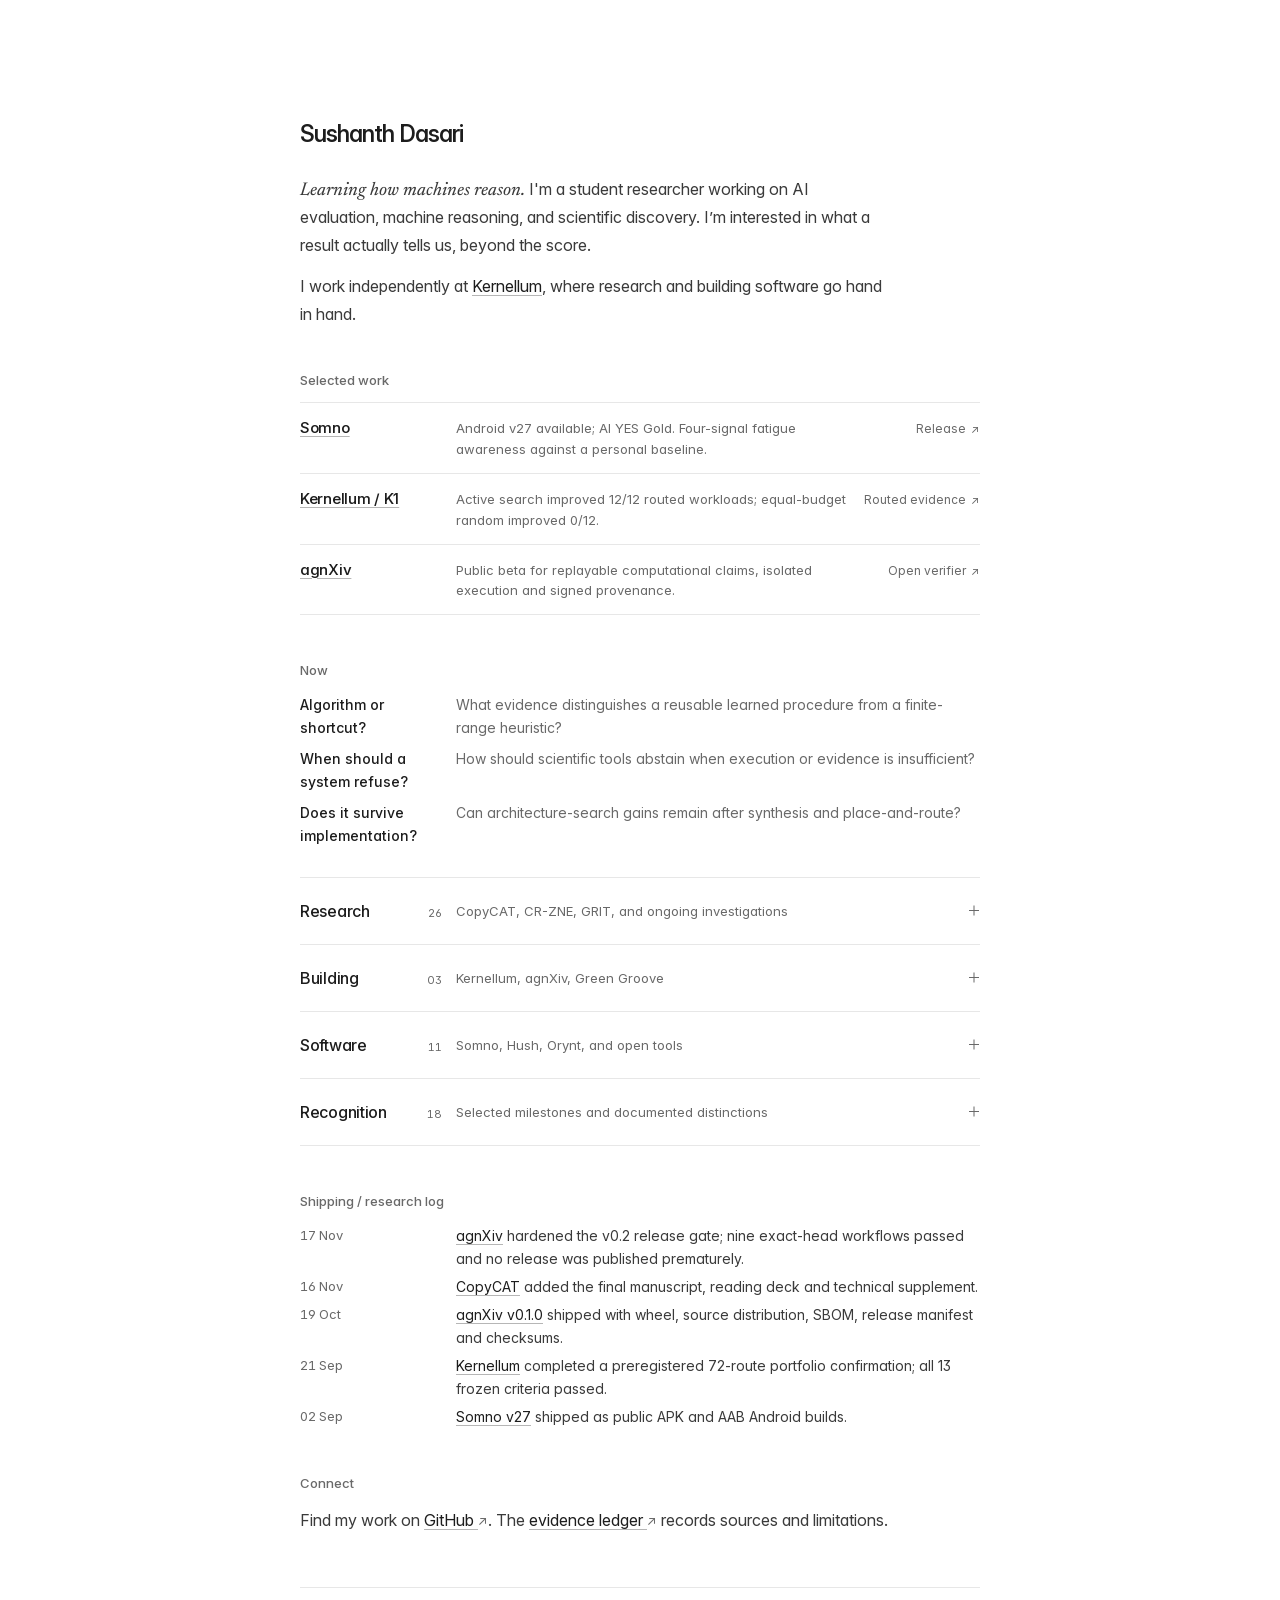
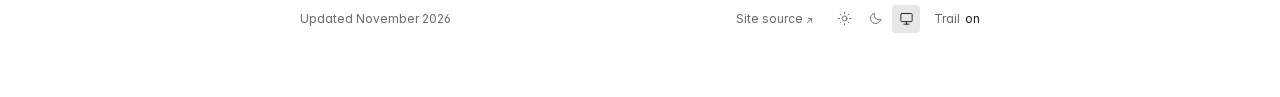
==== commit eabac2ca: "Align portfolio reading axes and refine narrow-screen evidence layout" ====
--- a/index.html
+++ b/index.html
@@ -13,7 +13,7 @@
 <link rel="icon" type="image/svg+xml" href="favicon.svg">
 <link rel="preload" href="assets/inter.woff2" as="font" type="font/woff2" crossorigin>
 <script src="theme.js?v=quiet-3"></script>
-<link rel="stylesheet" href="styles.css?v=haa-2">
+<link rel="stylesheet" href="styles.css?v=craft-1">
 <title>Sushanth Dasari</title>
 <script type="application/ld+json">{"@context":"https://schema.org","@type":"ProfilePage","mainEntity":{"@type":"Person","name":"Sushanth Dasari","url":"https://sushxnthd.github.io/portfolio/","sameAs":["https://github.com/sushxnthd"]}}</script>
 </head>
--- a/styles.css
+++ b/styles.css
@@ -321,3 +321,47 @@
 .bar-track i{width:var(--bar)}
 .case-data{margin-top:20px;font-size:13px}.case-data summary{cursor:pointer;color:var(--ink);min-height:28px}.case-data table{width:100%;border-collapse:collapse;font-variant-numeric:tabular-nums;font-size:12px;line-height:1.6}.case-data caption{text-align:left;color:var(--muted);padding:8px 0}.case-data th,.case-data td{border-bottom:1px solid var(--line);text-align:right;padding:6px 3px}.case-data th:first-child{text-align:left;font-weight:500}.case-phone-grid img{object-fit:contain}.home .question-list+.work-index{margin-top:36px}.home #now+.work-index{margin-top:30px}.case-links a,.case-evidence a{min-height:24px;display:inline-block}.case-section :focus-visible{outline-offset:3px}.case-terminal{overflow-wrap:anywhere}.case-study .case-section a{overflow-wrap:anywhere}
 @media print{.case-data:not([open])>table{display:table!important}.case-data summary{display:none}.case-links a:after,.case-evidence a:after{overflow-wrap:anywhere}.case-section{break-inside:auto}.metric-grid,.case-media,.case-data table{break-inside:avoid}}
+
+/* Final alignment pass: shared reading axes, compact mobile rows, no new visual language. */
+.home{--index-label:142px;--index-gap:14px;--index-action:112px}
+.home .featured-list li{grid-template-columns:var(--index-label) minmax(0,1fr) var(--index-action);column-gap:var(--index-gap);align-items:baseline}
+.home .featured-description{display:contents}
+.home .featured-description h3{grid-column:1;grid-row:1;min-width:0}
+.home .featured-description p{grid-column:2;grid-row:1;min-width:0}
+.home .featured-link{grid-column:3;grid-row:1;margin:0}
+.home .question-list li{grid-template-columns:var(--index-label) minmax(0,1fr);gap:var(--index-gap)}
+.home .work-summary{grid-template-columns:var(--index-label) minmax(0,1fr) 16px;column-gap:var(--index-gap)}
+.home .recent-list li{grid-template-columns:var(--index-label) minmax(0,1fr);column-gap:var(--index-gap)}
+.home .work-summary-title{display:grid;grid-template-columns:minmax(0,1fr) 24px;gap:8px;align-items:baseline}
+.home .work-count{font-variant-numeric:tabular-nums;text-align:right}
+.home .featured-list li:last-child{border-bottom:1px solid var(--line)}
+.home .question-list li>a,.home .recent-list li>span{min-width:0}
+.case-nav>*{min-width:0}
+.case-nav a:last-child{text-align:right}
+.case-facts dd,.metric-grid>div,.case-evidence li>*{min-width:0;overflow-wrap:anywhere}
+.case-data{max-width:100%;overflow-x:auto}
+.case-data table{min-width:0}
+.case-phone-grid img{aspect-ratio:auto}
+@media(max-width:620px){
+ .home .featured-list li{grid-template-columns:minmax(0,1fr) auto;gap:3px 12px;padding:13px 0 14px}
+ .home .featured-description h3{grid-column:1;grid-row:1}
+ .home .featured-description p{grid-column:1 / -1;grid-row:2;max-width:none}
+ .home .featured-link{grid-column:2;grid-row:1;justify-self:end;text-align:right}
+ .home .question-list li{grid-template-columns:minmax(0,1fr);gap:2px}
+ .home .work-summary{grid-template-columns:minmax(0,1fr) 16px;gap:3px 10px}
+ .home .work-summary-title{display:flex;gap:10px}
+ .home .work-count{text-align:left}
+ .home .recent-list li{grid-template-columns:58px minmax(0,1fr);gap:12px}
+ .home .footer{display:grid;grid-template-columns:minmax(0,1fr) auto;gap:8px 12px}
+ .home .footer .site-source{margin:0;justify-self:end}
+ .home .footer .theme-control{margin:0;justify-self:start}
+ .home .footer .trail-toggle{justify-self:end}
+ .case-nav{gap:12px}
+ .case-evidence li{grid-template-columns:72px minmax(0,1fr)}
+ .case-evidence a{white-space:normal}
+}
+@media print{
+ .home .footer{display:flex}
+ .case-study{width:100%;padding:0}
+ .case-data{overflow:visible}
+}
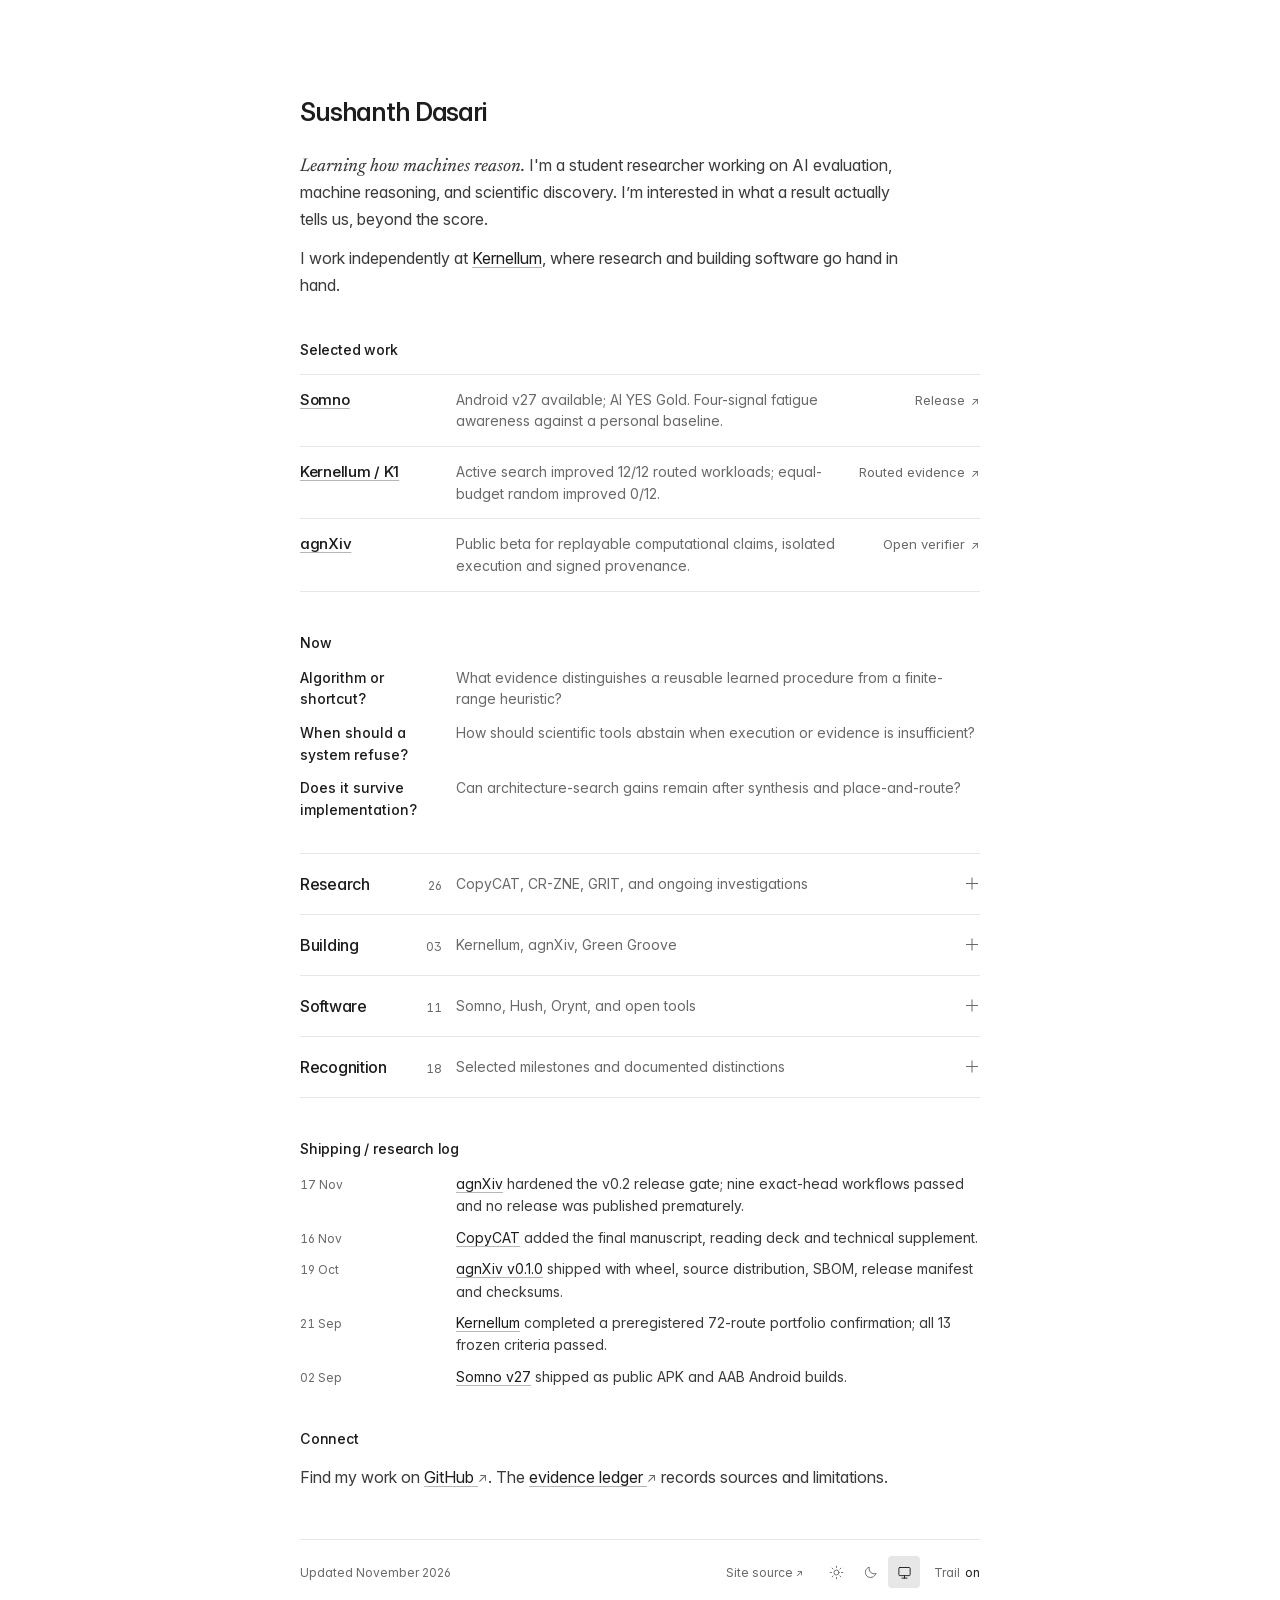
==== commit d5acf5f1: "Refine editorial typography, spacing and evidence UI from rendered screenshots" ====
--- a/index.html
+++ b/index.html
@@ -13,7 +13,7 @@
 <link rel="icon" type="image/svg+xml" href="favicon.svg">
 <link rel="preload" href="assets/inter.woff2" as="font" type="font/woff2" crossorigin>
 <script src="theme.js?v=quiet-3"></script>
-<link rel="stylesheet" href="styles.css?v=craft-1">
+<link rel="stylesheet" href="styles.css?v=craft-2">
 <title>Sushanth Dasari</title>
 <script type="application/ld+json">{"@context":"https://schema.org","@type":"ProfilePage","mainEntity":{"@type":"Person","name":"Sushanth Dasari","url":"https://sushxnthd.github.io/portfolio/","sameAs":["https://github.com/sushxnthd"]}}</script>
 </head>
--- a/styles.css
+++ b/styles.css
@@ -365,3 +365,121 @@
  .case-study{width:100%;padding:0}
  .case-data{overflow:visible}
 }
+
+/* Screenshot-led finish: a quiet editorial hierarchy and consistent physical edges. */
+:root{--space-1:4px;--space-2:8px;--space-3:12px;--space-4:16px;--space-5:24px;--space-6:32px;--space-7:40px;--space-8:48px}
+.site.home{padding-top:96px;padding-bottom:56px}
+.home .intro h1{font-size:26px;line-height:1.24;font-weight:560;letter-spacing:-.044em;margin-bottom:24px}
+.home .intro p{max-width:620px;line-height:1.68;text-wrap:wrap}
+.home .intro p+p{margin-top:12px}
+.home .featured-work{margin-top:40px}
+.home .featured-work h2,.home .home-section h2{font-size:14px;font-weight:510;color:var(--ink);letter-spacing:-.012em;line-height:1.5;margin-bottom:14px}
+.home .featured-list li{padding:14px 0}
+.home .featured-description h3{font-size:15px;line-height:1.5}
+.home .featured-description p,.home .work-preview{font-size:14px;line-height:1.55}
+.home .featured-link{font-size:13px;line-height:1.5}
+.home .home-section{margin-top:40px}
+.home .question-list{gap:12px}
+.home .question-list li{align-items:baseline;line-height:1.55}
+.home #now+.work-index{margin-top:32px}
+.home .work-summary{padding:18px 0}
+.home .work-summary-title{line-height:1.5}
+.home .work-count{font-size:12px}
+.home .work-indicator{width:16px;height:16px}
+.home .work-indicator:before,.home .work-indicator:after{left:2px;right:2px;top:7px}
+.home .work-summary:hover .work-name{text-decoration:underline;text-underline-offset:4px;text-decoration-color:var(--underline)}
+.home .work-content{padding-top:12px;padding-bottom:32px}
+.home .archive-group-title,.archive-group-title{font-size:13px;font-weight:500;color:var(--muted);letter-spacing:0}
+.home .record{padding:24px 0}
+.record-heading{display:grid;grid-template-columns:minmax(0,1fr);gap:5px;margin-bottom:10px}
+.record-heading h3,.record-heading h2{line-height:1.4;text-wrap:pretty;overflow-wrap:anywhere}
+.record-status{font-size:12px;line-height:1.5;margin:0}
+.record-links{row-gap:8px}
+.record-links a{min-height:24px;display:inline-flex;align-items:baseline;gap:3px}
+.home .record>p.record-note{line-height:1.65}
+.home .recent-list{gap:9px}
+.home .recent-list li{line-height:1.6}
+.home .recent-list time{font-size:12px;line-height:1.8}
+.home .footer{margin-top:48px;padding-top:16px}
+.footer .theme-control{gap:2px}
+.theme-control button{width:32px;height:32px}
+.trail-toggle{min-height:32px}
+.case-study{padding-top:48px;padding-bottom:56px}
+.case-nav{margin-bottom:56px}
+.case-nav a{min-height:28px;display:inline-flex;align-items:center}
+.case-kicker{font-size:13px;line-height:1.5;margin-bottom:12px}
+.case-header{max-width:100%}
+.case-header h1{font-size:36px;letter-spacing:-.048em;line-height:1.13;margin-bottom:16px;text-wrap:balance}
+.case-deck{max-width:700px;line-height:1.6}
+.case-links{gap:8px 18px;margin-top:20px}
+.case-facts{margin-top:40px;column-gap:24px}
+.case-facts>div{padding:16px 0}
+.case-facts dt{font-size:12px;line-height:1.5}
+.case-facts dd{font-size:14px;line-height:1.6}
+.case-section{padding:36px 0 40px}
+.case-section:first-of-type{margin-top:32px}
+.case-section>h2{font-size:15px;font-weight:550;letter-spacing:-.018em;color:var(--ink);line-height:1.45;margin-bottom:16px}
+.case-copy p{line-height:1.7}
+.case-copy,.case-caption,.case-source-note{max-width:680px}
+.case-media,.metric-grid,.case-evidence,.bar-list{max-width:none}
+.case-media{margin-top:24px}
+.case-media figcaption{font-size:12px;line-height:1.6}
+.metric-grid{margin:16px 0 20px}
+.metric-grid>div{padding:16px}
+.metric-grid strong{font-size:22px;font-variant-numeric:tabular-nums;line-height:1.25;margin-bottom:6px}
+.metric-grid span{font-size:12px;line-height:1.5}
+.bar-list{gap:10px}
+.bar-list li{grid-template-columns:112px minmax(0,1fr) 52px;font-size:12px;line-height:1.5}
+.bar-list strong{font-size:12px}
+.bar-track{height:8px}
+.case-evidence li{grid-template-columns:96px minmax(0,1fr) auto;align-items:baseline}
+.case-evidence strong,.case-evidence a{font-size:13px}
+.case-data table{font-size:13px}
+.case-data th,.case-data td{padding:8px 4px}
+.case-terminal{max-width:100%;line-height:1.65}
+.case-phone-grid{max-width:none;gap:16px}
+.case-footer{margin-top:4px}
+@media(max-width:620px){
+ .site.home{padding-top:48px;padding-bottom:32px}
+ .home .intro h1{font-size:24px;line-height:1.25;margin-bottom:20px}
+ .home .intro p{line-height:1.65}
+ .home .featured-work{margin-top:32px}
+ .home .featured-work h2,.home .home-section h2{margin-bottom:12px}
+ .home .featured-list li{padding:13px 0 14px;gap:5px 12px}
+ .home .featured-link{font-size:12px}
+ .home .featured-description p,.home .work-preview{font-size:14px;line-height:1.55}
+ .home .home-section{margin-top:32px}
+ .home .question-list{gap:14px}
+ .home .work-summary{padding:16px 0}
+ .home #now+.work-index{margin-top:28px}
+ .home .recent-list{gap:13px}
+ .home .recent-list li{grid-template-columns:48px minmax(0,1fr);gap:10px;font-size:14px}
+ .home .recent-list time{font-size:12px;line-height:1.85}
+ .home .record{padding:20px 0}
+ .home .work-content{padding-bottom:24px}
+ .home .footer{margin-top:36px;padding-top:12px;gap:8px}
+ .theme-control button{width:44px;height:44px}
+ .trail-toggle{min-height:44px;min-width:44px}
+ .case-study{padding-top:28px;padding-bottom:32px}
+ .case-nav{margin-bottom:36px}
+ .case-nav a{min-height:32px}
+ .case-header h1{font-size:30px;line-height:1.15}
+ .case-deck{font-size:16px;line-height:1.62}
+ .case-facts{margin-top:32px}
+ .case-section{padding:28px 0 32px}
+ .case-section:first-of-type{margin-top:24px}
+ .case-section>h2{margin-bottom:12px}
+ .case-facts>div{padding:12px 0 14px}
+ .metric-grid>div{padding:12px;min-height:90px}
+ .metric-grid strong{font-size:20px}
+ .case-phone-grid{gap:8px}
+ .case-evidence li{grid-template-columns:72px minmax(0,1fr);gap:4px 12px}
+ .bar-list li{grid-template-columns:88px minmax(0,1fr) 45px;gap:8px;font-size:11px}
+ .bar-list strong{font-size:11px}
+ .case-data table{font-size:12px}
+}
+@media print{
+ .site.home,.case-study{padding:0}
+ .case-section{padding:20px 0}
+ .case-section>h2{font-size:13pt}
+}
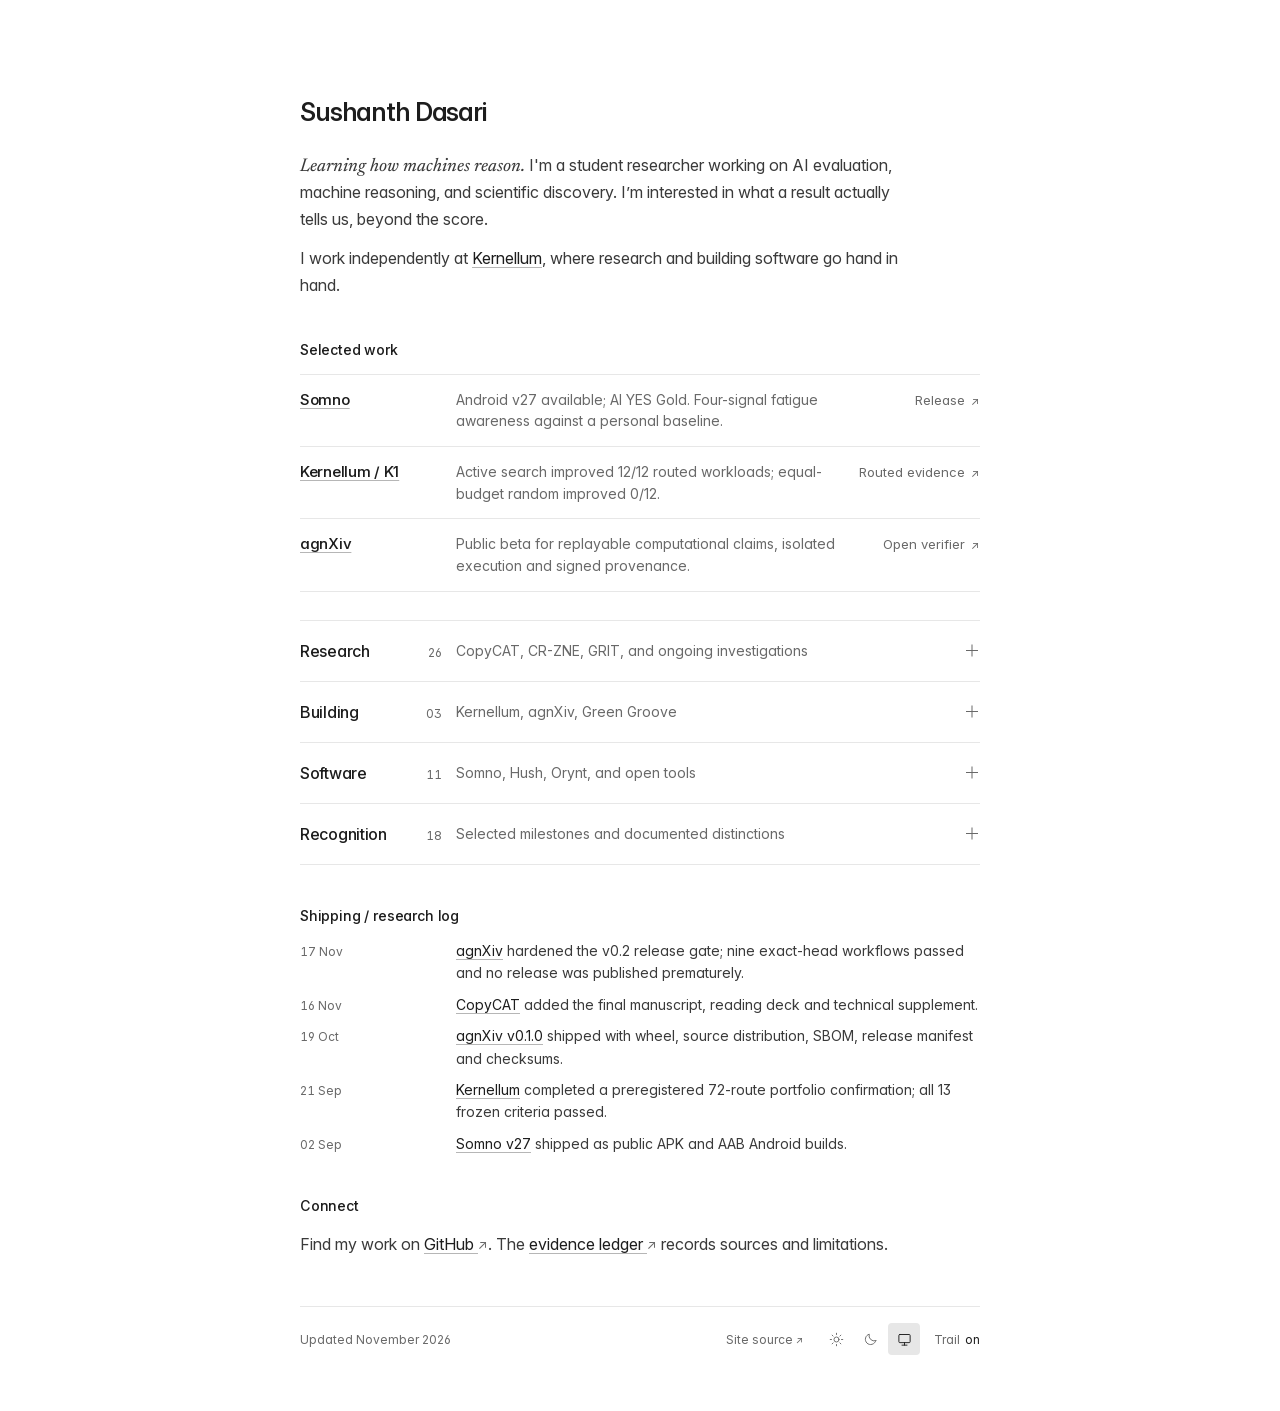
==== commit 5b839263: "Remove Now section and simplify homepage reading flow" ====
--- a/index.html
+++ b/index.html
@@ -13,7 +13,7 @@
 <link rel="icon" type="image/svg+xml" href="favicon.svg">
 <link rel="preload" href="assets/inter.woff2" as="font" type="font/woff2" crossorigin>
 <script src="theme.js?v=quiet-3"></script>
-<link rel="stylesheet" href="styles.css?v=craft-2">
+<link rel="stylesheet" href="styles.css?v=craft-4">
 <title>Sushanth Dasari</title>
 <script type="application/ld+json">{"@context":"https://schema.org","@type":"ProfilePage","mainEntity":{"@type":"Person","name":"Sushanth Dasari","url":"https://sushxnthd.github.io/portfolio/","sameAs":["https://github.com/sushxnthd"]}}</script>
 </head>
@@ -31,14 +31,6 @@
       <li><div class="featured-description"><h3><a href="work/somno/">Somno</a></h3><p>Android v27 available; AI YES Gold. Four-signal fatigue awareness against a personal baseline.</p></div><a class="featured-link" href="https://github.com/sushxnthd/somno/releases/tag/v27">Release <span aria-hidden="true">↗</span></a></li>
       <li><div class="featured-description"><h3><a href="work/kernellum-k1/">Kernellum / K1</a></h3><p>Active search improved 12/12 routed workloads; equal-budget random improved 0/12.</p></div><a class="featured-link" href="https://github.com/sushxnthd/kernellum/blob/main/docs/K1_CLOSED_LOOP_REPORT.md">Routed evidence <span aria-hidden="true">↗</span></a></li>
       <li><div class="featured-description"><h3><a href="work/agnxiv/">agnXiv</a></h3><p>Public beta for replayable computational claims, isolated execution and signed provenance.</p></div><a class="featured-link" href="https://sushxnthd.github.io/agnXiv/verify.html">Open verifier <span aria-hidden="true">↗</span></a></li>
-    </ul>
-  </section>
-  <section class="home-section" id="now" aria-labelledby="now-heading">
-    <h2 id="now-heading">Now</h2>
-    <ul class="question-list">
-      <li><a href="#noesis">Algorithm or shortcut?</a><span>What evidence distinguishes a reusable learned procedure from a finite-range heuristic?</span></li>
-      <li><a href="work/agnxiv/">When should a system refuse?</a><span>How should scientific tools abstain when execution or evidence is insufficient?</span></li>
-      <li><a href="work/kernellum-k1/">Does it survive implementation?</a><span>Can architecture-search gains remain after synthesis and place-and-route?</span></li>
     </ul>
   </section>
   <section class="work-index" aria-label="Full archive">
@@ -153,5 +145,5 @@
   <footer class="footer"><span>Updated November 2026</span><a href="https://github.com/sushxnthd/portfolio" class="site-source">Site source <span class="external" aria-hidden="true">↗</span></a><div class="theme-control" role="group" aria-label="Color theme" hidden><button type="button" data-choice="light" aria-pressed="false" title="Light theme" aria-label="Light theme"><svg viewBox="0 0 24 24" width="15" height="15" fill="none" stroke="currentColor" stroke-width="1.5" stroke-linecap="round" aria-hidden="true"><circle cx="12" cy="12" r="4"/><path d="M12 2v2m0 16v2M2 12h2m16 0h2M5 5l1.5 1.5m11 11L19 19M5 19l1.5-1.5m11-11L19 5"/></svg></button><button type="button" data-choice="dark" aria-pressed="false" title="Dark theme" aria-label="Dark theme"><svg viewBox="0 0 24 24" width="15" height="15" fill="none" stroke="currentColor" stroke-width="1.5" stroke-linecap="round" stroke-linejoin="round" aria-hidden="true"><path d="M20.5 14a8.5 8.5 0 0 1-10.5-10.5A8.5 8.5 0 1 0 20.5 14Z"/></svg></button><button type="button" data-choice="system" aria-pressed="false" title="System theme" aria-label="System theme"><svg viewBox="0 0 24 24" width="15" height="15" fill="none" stroke="currentColor" stroke-width="1.5" stroke-linecap="round" stroke-linejoin="round" aria-hidden="true"><rect x="3" y="4" width="18" height="13" rx="1.5"/><path d="M12 17v4m-4 0h8"/></svg></button></div><button type="button" class="trail-toggle" aria-pressed="true" title="Toggle the decorative image trail" hidden>Trail <span class="trail-state" aria-hidden="true">on</span></button></footer>
 </main>
 <script src="script.js?v=one-page-2" defer></script>
-<script src="trail.js?v=9" defer></script>
+<script src="trail.js?v=10" defer></script>
 </body></html>
--- a/styles.css
+++ b/styles.css
@@ -244,11 +244,6 @@
 }
 
 /* HAA-facing proof layer: quiet homepage hierarchy, deep standalone evidence pages. */
-.question-list{list-style:none;padding:0;display:grid;gap:8px}
-.question-list li{display:grid;grid-template-columns:154px minmax(0,1fr);gap:14px;font-size:14px;line-height:1.65}
-.question-list li>a{font-weight:500;text-decoration-color:transparent}
-.question-list li>a:hover{text-decoration-color:var(--underline)}
-.question-list li>span{color:var(--muted);text-wrap:pretty}
 .case-study{--measure:760px;padding-top:58px}
 .case-nav{display:flex;justify-content:space-between;gap:16px;align-items:center;margin-bottom:74px;font-size:13px}
 .case-nav a{color:var(--muted);text-decoration-color:transparent}
@@ -299,7 +294,6 @@
 .not-found>p{font-size:12px;color:var(--muted);margin-bottom:9px}
 .not-found h1{font-size:30px;letter-spacing:-.045em;margin-bottom:20px}
 @media(max-width:620px){
-.question-list{gap:13px}.question-list li{grid-template-columns:1fr;gap:1px}
 .case-study{width:calc(100% - 40px);padding-top:34px}
 .case-nav{margin-bottom:52px}
 .case-header h1{font-size:28px}
@@ -319,7 +313,7 @@
 
 /* Evidence presentation: honest quantitative scale, compact technical tables and visible focus. */
 .bar-track i{width:var(--bar)}
-.case-data{margin-top:20px;font-size:13px}.case-data summary{cursor:pointer;color:var(--ink);min-height:28px}.case-data table{width:100%;border-collapse:collapse;font-variant-numeric:tabular-nums;font-size:12px;line-height:1.6}.case-data caption{text-align:left;color:var(--muted);padding:8px 0}.case-data th,.case-data td{border-bottom:1px solid var(--line);text-align:right;padding:6px 3px}.case-data th:first-child{text-align:left;font-weight:500}.case-phone-grid img{object-fit:contain}.home .question-list+.work-index{margin-top:36px}.home #now+.work-index{margin-top:30px}.case-links a,.case-evidence a{min-height:24px;display:inline-block}.case-section :focus-visible{outline-offset:3px}.case-terminal{overflow-wrap:anywhere}.case-study .case-section a{overflow-wrap:anywhere}
+.case-data{margin-top:20px;font-size:13px}.case-data summary{cursor:pointer;color:var(--ink);min-height:28px}.case-data table{width:100%;border-collapse:collapse;font-variant-numeric:tabular-nums;font-size:12px;line-height:1.6}.case-data caption{text-align:left;color:var(--muted);padding:8px 0}.case-data th,.case-data td{border-bottom:1px solid var(--line);text-align:right;padding:6px 3px}.case-data th:first-child{text-align:left;font-weight:500}.case-phone-grid img{object-fit:contain}.case-links a,.case-evidence a{min-height:24px;display:inline-block}.case-section :focus-visible{outline-offset:3px}.case-terminal{overflow-wrap:anywhere}.case-study .case-section a{overflow-wrap:anywhere}
 @media print{.case-data:not([open])>table{display:table!important}.case-data summary{display:none}.case-links a:after,.case-evidence a:after{overflow-wrap:anywhere}.case-section{break-inside:auto}.metric-grid,.case-media,.case-data table{break-inside:avoid}}
 
 /* Final alignment pass: shared reading axes, compact mobile rows, no new visual language. */
@@ -329,13 +323,12 @@
 .home .featured-description h3{grid-column:1;grid-row:1;min-width:0}
 .home .featured-description p{grid-column:2;grid-row:1;min-width:0}
 .home .featured-link{grid-column:3;grid-row:1;margin:0}
-.home .question-list li{grid-template-columns:var(--index-label) minmax(0,1fr);gap:var(--index-gap)}
 .home .work-summary{grid-template-columns:var(--index-label) minmax(0,1fr) 16px;column-gap:var(--index-gap)}
 .home .recent-list li{grid-template-columns:var(--index-label) minmax(0,1fr);column-gap:var(--index-gap)}
 .home .work-summary-title{display:grid;grid-template-columns:minmax(0,1fr) 24px;gap:8px;align-items:baseline}
 .home .work-count{font-variant-numeric:tabular-nums;text-align:right}
 .home .featured-list li:last-child{border-bottom:1px solid var(--line)}
-.home .question-list li>a,.home .recent-list li>span{min-width:0}
+.home .recent-list li>span{min-width:0}
 .case-nav>*{min-width:0}
 .case-nav a:last-child{text-align:right}
 .case-facts dd,.metric-grid>div,.case-evidence li>*{min-width:0;overflow-wrap:anywhere}
@@ -347,7 +340,6 @@
  .home .featured-description h3{grid-column:1;grid-row:1}
  .home .featured-description p{grid-column:1 / -1;grid-row:2;max-width:none}
  .home .featured-link{grid-column:2;grid-row:1;justify-self:end;text-align:right}
- .home .question-list li{grid-template-columns:minmax(0,1fr);gap:2px}
  .home .work-summary{grid-template-columns:minmax(0,1fr) 16px;gap:3px 10px}
  .home .work-summary-title{display:flex;gap:10px}
  .home .work-count{text-align:left}
@@ -379,9 +371,7 @@
 .home .featured-description p,.home .work-preview{font-size:14px;line-height:1.55}
 .home .featured-link{font-size:13px;line-height:1.5}
 .home .home-section{margin-top:40px}
-.home .question-list{gap:12px}
-.home .question-list li{align-items:baseline;line-height:1.55}
-.home #now+.work-index{margin-top:32px}
+
 .home .work-summary{padding:18px 0}
 .home .work-summary-title{line-height:1.5}
 .home .work-count{font-size:12px}
@@ -449,9 +439,8 @@
  .home .featured-link{font-size:12px}
  .home .featured-description p,.home .work-preview{font-size:14px;line-height:1.55}
  .home .home-section{margin-top:32px}
- .home .question-list{gap:14px}
  .home .work-summary{padding:16px 0}
- .home #now+.work-index{margin-top:28px}
+ 
  .home .recent-list{gap:13px}
  .home .recent-list li{grid-template-columns:48px minmax(0,1fr);gap:10px;font-size:14px}
  .home .recent-list time{font-size:12px;line-height:1.85}
@@ -483,3 +472,17 @@
  .case-section{padding:20px 0}
  .case-section>h2{font-size:13pt}
 }
+
+/* Product evidence gallery: local, readable, native swipe rather than tiny thumbnails. */
+.case-phone-grid{align-items:start}
+.case-phone-grid img{width:100%;height:auto;display:block}
+.case-phone-grid:focus-visible{outline:2px solid var(--focus);outline-offset:4px}
+@media(max-width:620px){
+ .case-phone-grid{display:grid;grid-auto-flow:column;grid-auto-columns:72%;grid-template-columns:none;gap:12px;overflow-x:auto;overscroll-behavior-inline:contain;scroll-snap-type:x mandatory;padding-bottom:10px;scrollbar-width:thin;scrollbar-color:var(--underline) transparent}
+ .case-phone-grid img{scroll-snap-align:start}
+}
+@media print{.case-phone-grid{grid-auto-flow:row;grid-template-columns:repeat(3,minmax(0,1fr));overflow:visible;max-width:520px}}
+
+/* Keep the selected-work and archive rules separated by a single deliberate interval. */
+.home .featured-work+.work-index{margin-top:28px}
+@media(max-width:620px){.home .featured-work+.work-index{margin-top:24px}}
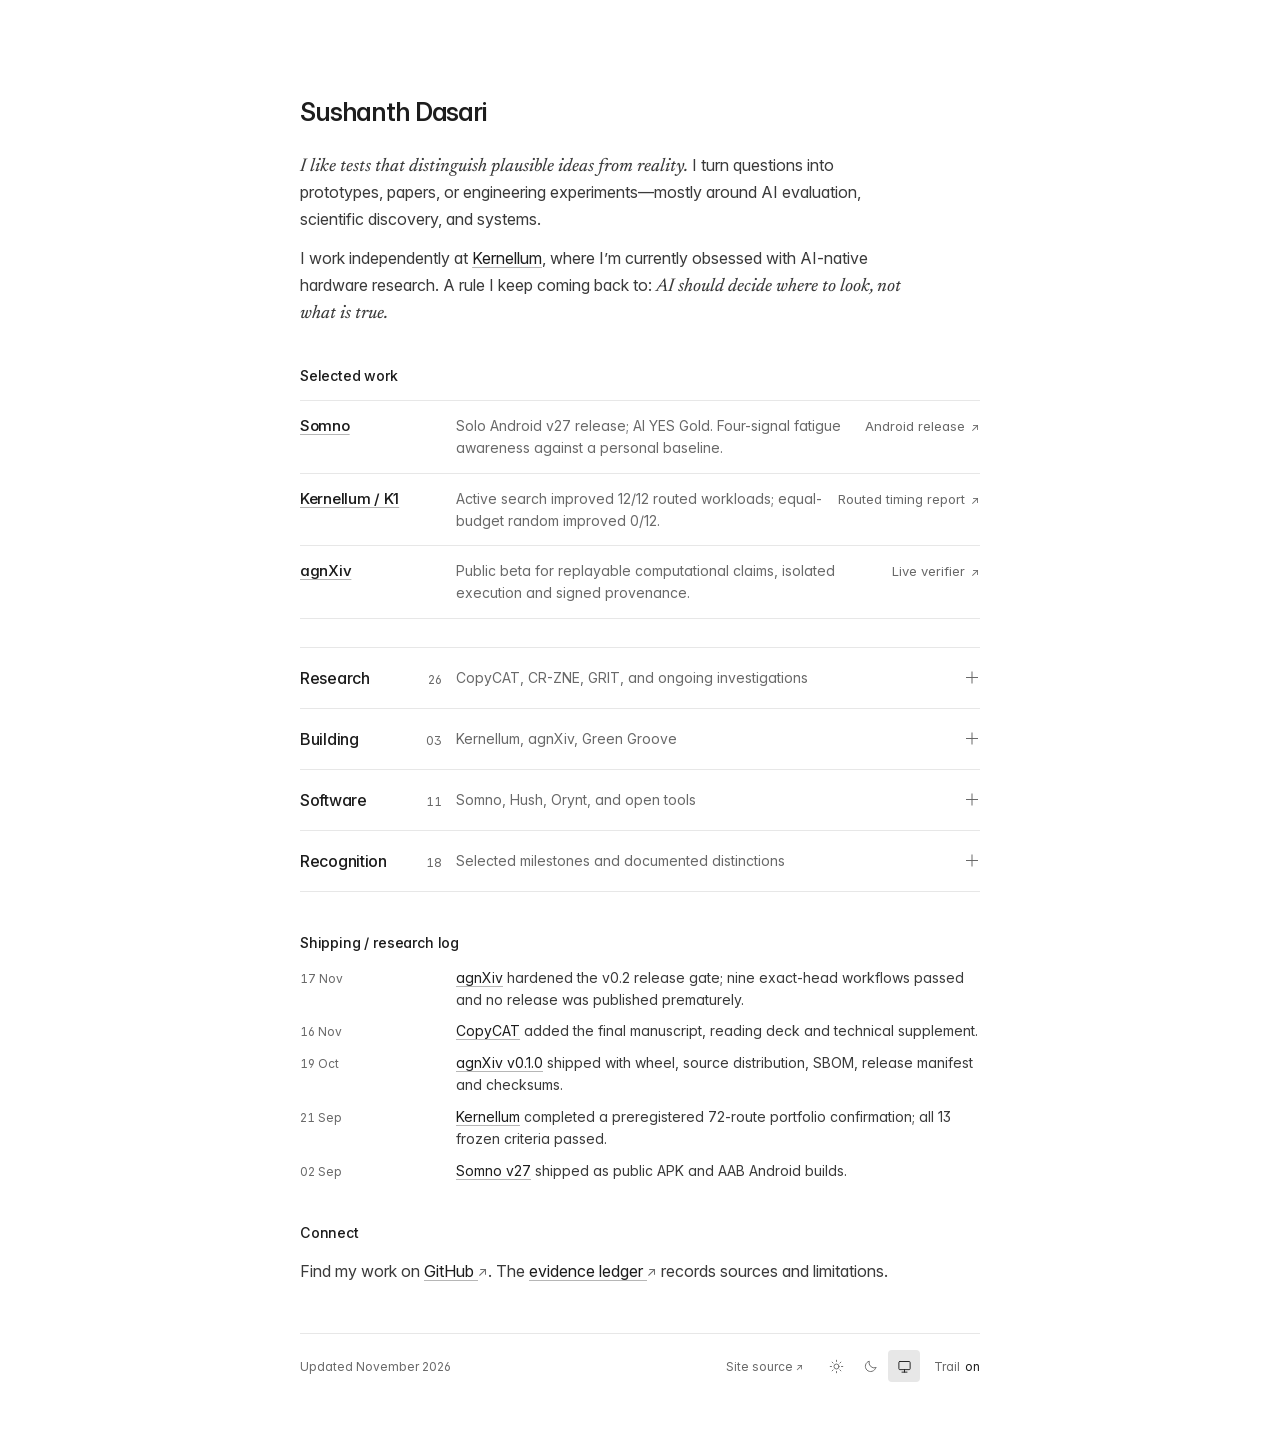
==== commit 0c706eec: "Use authentic research voice and stronger flagship information scent" ====
--- a/index.html
+++ b/index.html
@@ -2,11 +2,11 @@
 <html lang="en"><head>
 <meta charset="utf-8">
 <meta name="viewport" content="width=device-width, initial-scale=1">
-<meta name="description" content="Independent research in machine reasoning, scientific discovery and computational reliability, alongside software.">
+<meta name="description" content="Research and software by Sushanth Dasari across AI evaluation, scientific discovery, machine reasoning and systems.">
 <meta name="theme-color" content="#ffffff">
 <meta property="og:type" content="profile">
 <meta property="og:title" content="Sushanth Dasari">
-<meta property="og:description" content="Independent research in machine reasoning, scientific discovery and computational reliability, alongside software.">
+<meta property="og:description" content="Research and software by Sushanth Dasari across AI evaluation, scientific discovery, machine reasoning and systems.">
 <meta property="og:url" content="https://sushxnthd.github.io/portfolio/">
 <meta name="twitter:card" content="summary">
 <link rel="canonical" href="https://sushxnthd.github.io/portfolio/">
@@ -22,15 +22,15 @@
 <main class="site home" id="main">
   <header id="intro" class="intro">
     <h1>Sushanth Dasari</h1>
-    <p><em>Learning how machines reason.</em> I'm a student researcher working on AI evaluation, machine reasoning, and scientific discovery. I’m interested in what a result actually tells us, beyond the score.</p>
-    <p>I work independently at <a href="#kernellum">Kernellum</a>, where research and building software go hand in hand.</p>
+    <p><em>I like tests that distinguish plausible ideas from reality.</em> I turn questions into prototypes, papers, or engineering experiments—mostly around AI evaluation, scientific discovery, and systems.</p>
+    <p>I work independently at <a href="#kernellum">Kernellum</a>, where I’m currently obsessed with AI-native hardware research. A rule I keep coming back to: <em>AI should decide where to look, not what is true.</em></p>
   </header>
   <section class="featured-work" aria-labelledby="featured-heading">
     <h2 id="featured-heading">Selected work</h2>
     <ul class="featured-list">
-      <li><div class="featured-description"><h3><a href="work/somno/">Somno</a></h3><p>Android v27 available; AI YES Gold. Four-signal fatigue awareness against a personal baseline.</p></div><a class="featured-link" href="https://github.com/sushxnthd/somno/releases/tag/v27">Release <span aria-hidden="true">↗</span></a></li>
-      <li><div class="featured-description"><h3><a href="work/kernellum-k1/">Kernellum / K1</a></h3><p>Active search improved 12/12 routed workloads; equal-budget random improved 0/12.</p></div><a class="featured-link" href="https://github.com/sushxnthd/kernellum/blob/main/docs/K1_CLOSED_LOOP_REPORT.md">Routed evidence <span aria-hidden="true">↗</span></a></li>
-      <li><div class="featured-description"><h3><a href="work/agnxiv/">agnXiv</a></h3><p>Public beta for replayable computational claims, isolated execution and signed provenance.</p></div><a class="featured-link" href="https://sushxnthd.github.io/agnXiv/verify.html">Open verifier <span aria-hidden="true">↗</span></a></li>
+      <li><div class="featured-description"><h3><a href="work/somno/">Somno</a></h3><p>Solo Android v27 release; AI YES Gold. Four-signal fatigue awareness against a personal baseline.</p></div><a class="featured-link" href="https://github.com/sushxnthd/somno/releases/tag/v27">Android release <span aria-hidden="true">↗</span></a></li>
+      <li><div class="featured-description"><h3><a href="work/kernellum-k1/">Kernellum / K1</a></h3><p>Active search improved 12/12 routed workloads; equal-budget random improved 0/12.</p></div><a class="featured-link" href="https://github.com/sushxnthd/kernellum/blob/main/docs/K1_CLOSED_LOOP_REPORT.md">Routed timing report <span aria-hidden="true">↗</span></a></li>
+      <li><div class="featured-description"><h3><a href="work/agnxiv/">agnXiv</a></h3><p>Public beta for replayable computational claims, isolated execution and signed provenance.</p></div><a class="featured-link" href="https://sushxnthd.github.io/agnXiv/verify.html">Live verifier <span aria-hidden="true">↗</span></a></li>
     </ul>
   </section>
   <section class="work-index" aria-label="Full archive">
